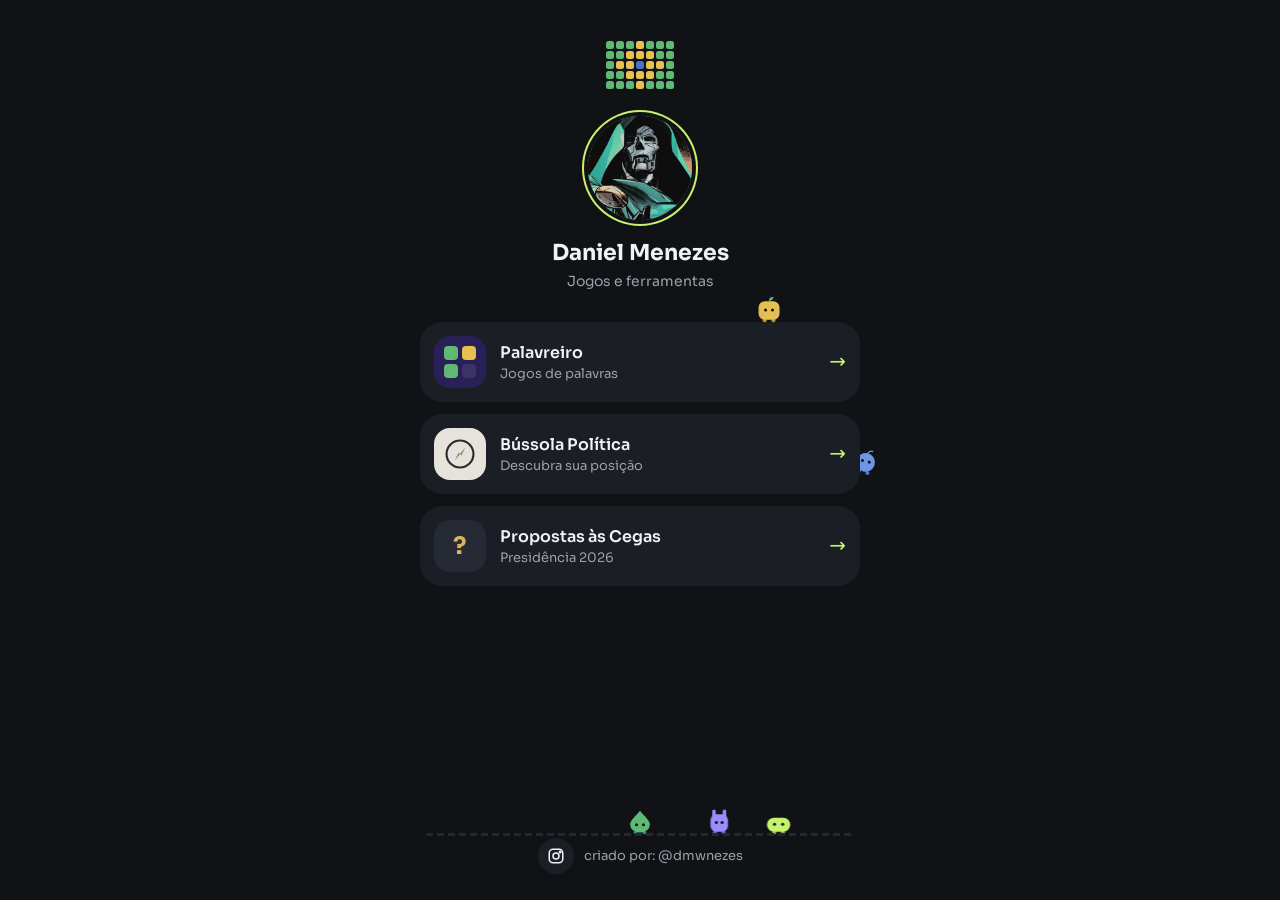
==== index.html @ ddec68dd "Brotos: remove o tropeço Co-Authored-By: Claude Opus 5.5 <noreply@anthropic.com> Claude-Session: htt" ====
<!doctype html>
<html lang="pt-BR">
<head>
<meta charset="utf-8">
<meta name="viewport" content="width=device-width, initial-scale=1">
<title>dmwnezes — projetos</title>
<meta name="description" content="Projetos de @dmwnezes: Palavreiro, Bússola Política e Propostas às Cegas.">
<meta name="theme-color" content="#101216">
<meta property="og:type" content="website">
<meta property="og:site_name" content="dmwnezes">
<meta property="og:title" content="dmwnezes — projetos">
<meta property="og:description" content="Palavreiro, Bússola Política e Propostas às Cegas, num lugar só.">
<meta property="og:url" content="https://dmwnezes.com/">
<meta property="og:image" content="https://dmwnezes.com/img/og.png">
<meta property="og:image:width" content="1200">
<meta property="og:image:height" content="630">
<meta name="twitter:card" content="summary_large_image">
<link rel="canonical" href="https://dmwnezes.com/">
<link rel="icon" href="/favicon.svg" type="image/svg+xml">
<link rel="icon" href="/img/favicon-32.png" sizes="32x32" type="image/png">
<link rel="apple-touch-icon" href="/img/apple-touch-icon.png">
<script>
  // Links antigos do Palavreiro na raiz (?mp=, ?d=, #rota) continuam indo para /termo/.
  if (/[?&](mp|d)=/.test(location.search) || location.hash.length > 1) {
    location.replace("/termo/" + location.search + location.hash);
  }
</script>
<link rel="preconnect" href="https://fonts.googleapis.com">
<link rel="preconnect" href="https://fonts.gstatic.com" crossorigin>
<link href="https://fonts.googleapis.com/css2?family=Sora:wght@400;500;600;700&display=swap" rel="stylesheet">
<style>
  :root {
    --bg: #101216; --surface: #1B1E24; --surface-high: #242830;
    --text: #F1F2F4; --muted: #9AA0AA; --accent: #C6F36B;
  }
  * { box-sizing: border-box; margin: 0; }
  html { background: var(--bg); }
  body {
    min-height: 100vh; min-height: 100dvh;
    font-family: Sora, system-ui, sans-serif; color: var(--text); background: var(--bg);
    display: flex; flex-direction: column; align-items: center;
    padding: clamp(16px, 4.5vh, 56px) 16px clamp(12px, 2.5vh, 28px);
    transition: background-color .25s ease-out;
  }
  html.clarao body { background: #23272F; transition: none; }

  /* Bandeira do Brasil em quadradinhos (a mesma da abertura do Palavreiro), tremulando em loop */
  .flag { display: grid; grid-template-columns: repeat(7, 8px); gap: 2px; margin-bottom: clamp(12px, 3vh, 28px); }
  .flag i { width: 8px; height: 8px; border-radius: 2.5px; background: #5FB873;
            animation: tremula 1.26s ease-in-out infinite; animation-delay: calc(var(--c) * -0.14s); }
  .flag i.y { background: #E6C14F; } .flag i.b { background: #4A72CF; }
  @keyframes tremula { 0%, 100% { transform: translateY(-1.6px); } 50% { transform: translateY(1.6px); } }
  .avatar {
    width: clamp(60px, 12vh, 104px); height: clamp(60px, 12vh, 104px); border-radius: 50%; object-fit: cover;
    box-shadow: 0 0 0 4px var(--bg), 0 0 0 6px var(--accent);
  }
  h1 { font-size: 22px; font-weight: 700; margin-top: clamp(10px, 2.2vh, 20px); }
  .sub { font-size: 14px; color: var(--muted); margin-top: 6px; }

  main { width: 100%; max-width: 440px; display: flex; flex-direction: column; gap: clamp(8px, 1.4vh, 12px); margin-top: clamp(16px, 3.5vh, 32px); }
  .link {
    display: flex; align-items: center; gap: 14px; padding: clamp(9px, 1.6vh, 14px) 14px;
    border-radius: 22px; background: var(--surface); color: inherit; text-decoration: none;
    transition: transform .2s ease, background .2s ease;
  }
  .link:hover, .link:focus-visible { background: var(--surface-high); transform: translateY(-2px); outline: none; }
  .link:focus-visible { box-shadow: 0 0 0 2px var(--accent); }
  .ico { flex: none; width: 52px; height: 52px; border-radius: 16px; display: grid; place-items: center; }
  .txt { flex: 1; display: flex; flex-direction: column; gap: 2px; }
  .txt b { font-size: 16px; font-weight: 600; }
  .txt small { font-size: 13px; color: var(--muted); }
  .arrow { color: var(--accent); font-size: 20px; transition: transform .2s ease; }
  .link:hover .arrow { transform: translateX(3px); }

  .i-palavreiro { background: #2A2058; grid-template-columns: repeat(2, 1fr); gap: 4px; padding: 10px; }
  .i-palavreiro i { border-radius: 4px; width: 100%; height: 100%; }
  .i-bussola { background: #E6E3DD; }
  .i-cegas { background: #262A35; color: #D8B45A; font-size: 24px; font-weight: 700; }

  footer { margin-top: auto; padding-top: clamp(32px, 5.5vh, 56px); font-size: 13px; color: var(--muted); }
  footer a { display: flex; align-items: center; gap: 10px; min-height: 44px; color: inherit; text-decoration: none; }
  footer a:hover, footer a:focus-visible { color: var(--text); outline: none; }
  .insta { width: 36px; height: 36px; border-radius: 50%; background: var(--surface); display: grid; place-items: center; }
  footer a:hover .insta, footer a:focus-visible .insta { background: var(--surface-high); box-shadow: 0 0 0 2px var(--accent); }
  @media (prefers-reduced-motion: reduce) { .flag i { animation: none; } .link, .arrow { transition: none; } .link:hover { transform: none; } }

  /* Mascotes: 5 bichinhos de formas e cores diferentes. Andam, piscam, dormem de 0h a 5h e se assustam ao toque. */
  html, body { overflow-x: clip; }
  .slot { position: relative; }
  .slot .link { position: relative; z-index: 1; }
  footer { position: relative; width: 100%; max-width: 440px; display: flex; justify-content: center; }
  .trilha { position: absolute; left: 0; right: 0; height: 44px; pointer-events: none; }
  .slot .trilha { bottom: 100%; margin-bottom: -2px; z-index: 2; }
  .trilha.chao { bottom: 42px; z-index: 2; }
  .trilha.chao::after { content: ""; position: absolute; left: 6px; right: 6px; bottom: 0; height: 3px; border-radius: 2px;
    background: repeating-linear-gradient(90deg, #23272E 0 7px, transparent 7px 11px); }
  .bicho {
    position: absolute; left: 0; bottom: 0; width: 44px; height: 44px; padding: 0; border: 0; background: none;
    display: flex; align-items: flex-end; justify-content: center; cursor: pointer; pointer-events: auto;
    -webkit-tap-highlight-color: transparent; will-change: transform;
  }
  .bicho:focus-visible { outline: 2px solid var(--accent); outline-offset: 2px; border-radius: 12px; }
  .bicho svg { display: block; width: 28px; height: 31.5px; overflow: visible; }
  .bicho .tronco, .bicho .pe { transform-box: fill-box; transform-origin: 50% 100%; }
  .bicho .fechado, .bicho .susto, .bicho .zzz { display: none; }
  .bicho.pisca .olhos, .bicho.dorme .olhos, .bicho.assustado .olhos, .bicho.assustado .fechado { display: none; }
  .bicho.pisca .fechado, .bicho.dorme .fechado, .bicho.dorme .zzz, .bicho.assustado .susto { display: inline; }
  .bicho.fecha .olhos { display: none; }
  .bicho.fecha .fechado { display: inline; }
  /* Chuva: nuvens e gotas num canvas atrás dos botões, acima do chão dos mascotes */
  .ceu { position: absolute; left: 0; bottom: 42px; width: 100%; height: 40px; pointer-events: none; z-index: 0; }
  .bicho .coracao { display: none; }
  .bicho.amor .olhos, .bicho.amor .fechado { display: none; }
  .bicho.amor .coracao { display: inline; }
  .bicho.amor .coracao path { transform-box: fill-box; transform-origin: center; animation: bate .45s ease-in-out infinite; }
  @keyframes bate { 50% { transform: scale(1.3); } }
  .bicho .rubor, .bicho .mao { display: none; }
  .bicho.vergonha .rubor, .bicho.acena .mao { display: inline; }
  .fx { position: absolute; left: 0; bottom: 0; pointer-events: none; z-index: 3; line-height: 0; }
  .fx svg { display: block; }
  .regador { transform-origin: 75% 60%; }
  .borboleta svg { animation: asa .15s ease-in-out infinite alternate; }
  @keyframes asa { to { transform: scaleX(.3); } }
  .bicho.espia { left: auto; right: -22px; top: 50%; bottom: auto; margin-top: -22px; z-index: 0; }
  .bicho.espia svg { transform: rotate(14deg); }
</style>
</head>
<body>
<header style="display:flex;flex-direction:column;align-items:center;text-align:center">
  <div class="flag" role="img" aria-label="Bandeira do Brasil"><i style="--c:0"></i><i style="--c:1"></i><i style="--c:2"></i><i class="y" style="--c:3"></i><i style="--c:4"></i><i style="--c:5"></i><i style="--c:6"></i><i style="--c:0"></i><i style="--c:1"></i><i class="y" style="--c:2"></i><i class="y" style="--c:3"></i><i class="y" style="--c:4"></i><i style="--c:5"></i><i style="--c:6"></i><i style="--c:0"></i><i class="y" style="--c:1"></i><i class="y" style="--c:2"></i><i class="b" style="--c:3"></i><i class="y" style="--c:4"></i><i class="y" style="--c:5"></i><i style="--c:6"></i><i style="--c:0"></i><i style="--c:1"></i><i class="y" style="--c:2"></i><i class="y" style="--c:3"></i><i class="y" style="--c:4"></i><i style="--c:5"></i><i style="--c:6"></i><i style="--c:0"></i><i style="--c:1"></i><i style="--c:2"></i><i class="y" style="--c:3"></i><i style="--c:4"></i><i style="--c:5"></i><i style="--c:6"></i></div>
  <img class="avatar" src="/img/criador.jpg" alt="Foto de Daniel Menezes" width="104" height="104">
  <h1>Daniel Menezes</h1>
  <p class="sub">Jogos e ferramentas</p>
</header>

<main>
  <div class="slot">
  <div class="trilha" data-faixa="card"><button class="bicho" type="button" data-forma="broto" aria-label="Mascote Broto"></button></div>
  <a class="link" href="/termo/">
    <span class="ico i-palavreiro" aria-hidden="true">
      <i style="background:#5FB873"></i><i style="background:#E6C14F"></i><i style="background:#5FB873"></i><i style="background:#3A3363"></i>
    </span>
    <span class="txt"><b>Palavreiro</b><small>Jogos de palavras</small></span>
    <span class="arrow" aria-hidden="true">→</span>
  </a>
  </div>

  <div class="slot">
  <button class="bicho espia" type="button" data-forma="bola" aria-label="Mascote Bolinha"></button>
  <a class="link" href="/politica/">
    <span class="ico i-bussola" aria-hidden="true">
      <svg width="34" height="34" viewBox="0 0 96 96" fill="none"><circle cx="48" cy="48" r="38" stroke="#2B2A27" stroke-width="6"/><path d="M48 48 63 29 52 52Z" fill="#9C7A45"/><path d="M48 48 33 67 44 44Z" fill="#8A857C"/></svg>
    </span>
    <span class="txt"><b>Bússola Política</b><small>Descubra sua posição</small></span>
    <span class="arrow" aria-hidden="true">→</span>
  </a>
  </div>

  <div class="slot">
  <a class="link" href="/candidatos/">
    <span class="ico i-cegas" aria-hidden="true">?</span>
    <span class="txt"><b>Propostas às Cegas</b><small>Presidência 2026</small></span>
    <span class="arrow" aria-hidden="true">→</span>
  </a>
  </div>
</main>

<footer>
  <div class="trilha chao" data-faixa="chao"><button class="bicho" type="button" data-forma="gota" aria-label="Mascote Gota"></button><button class="bicho" type="button" data-forma="pilula" aria-label="Mascote Pílula"></button><button class="bicho" type="button" data-forma="orelhudo" aria-label="Mascote Orelhudo"></button></div>
  <a href="https://instagram.com/dmwnezes" target="_blank" rel="noopener">
  <span class="insta" aria-hidden="true"><svg width="18" height="18" viewBox="0 0 24 24" fill="none" stroke="#F1F2F4" stroke-width="2" stroke-linecap="round"><rect x="3" y="3" width="18" height="18" rx="5"/><circle cx="12" cy="12" r="4"/><circle cx="17.5" cy="6.5" r="1"/></svg></span>
  criado por: @dmwnezes
</a></footer>
<script>
// Brotos (B1–B5): mascotes do hub. Física simples (aceleração, passo, respiração), olhar que segue o dedo,
// ações aleatórias, brincadeiras em grupo no rodapé, chuva com raios e susto ao toque.
(() => {
  const F = {
    broto: { topo: 4, pe: "#B8962F", o: [14, 19, 26, 19], c: '<path class="folha" d="M20 4C19-1 23-4 28-3 27 1 24 3 20 4Z" fill="#5FB873"/><rect x="2" y="4" width="36" height="32" rx="11" fill="#E6C14F"/><circle cx="8.5" cy="26" r="3" fill="#F2A0A0" opacity=".85"/><circle cx="31.5" cy="26" r="3" fill="#F2A0A0" opacity=".85"/>' },
    bola: { topo: 4, pe: "#4A72CF", o: [14, 18, 26, 18], c: '<path class="topete" d="M20 4q2-6 7-5" fill="none" stroke="#6F95E6" stroke-width="2.4" stroke-linecap="round"/><circle cx="20" cy="20" r="16" fill="#6F95E6"/>' },
    gota: { topo: 0, pe: "#3E8A50", o: [14, 24, 26, 24], c: '<path d="M20 0C27 9 37 16 37 24A17 13 0 0 1 3 24C3 16 13 9 20 0Z" fill="#5FB873"/>' },
    pilula: { topo: 12, pe: "#93B84A", o: [13, 23, 27, 23], c: '<rect x="0" y="12" width="40" height="24" rx="12" fill="#C6F36B"/>' },
    orelhudo: { topo: 6, pe: "#6E5FD0", o: [15, 20, 25, 20], c: '<rect class="orelha" x="8" y="-2" width="6" height="14" rx="3" fill="#9B8CFF"/><rect class="orelha" x="26" y="-2" width="6" height="14" rx="3" fill="#9B8CFF"/><rect x="5" y="6" width="30" height="30" rx="10" fill="#9B8CFF"/>' }
  };
  const desenho = (f) => { const [a, b, c, d] = f.o; return `<svg viewBox="-4 -10 48 54" aria-hidden="true">
    <rect class="pe" x="9" y="34" width="7" height="6" rx="3" fill="${f.pe}"/><rect class="pe" x="24" y="34" width="7" height="6" rx="3" fill="${f.pe}"/>
    <g class="tronco">${f.c}
      <g class="mao"><circle cx="39" cy="21" r="3.6" fill="${f.pe}"/></g>
      <g class="rubor" fill="#F2A0A0"><ellipse cx="${a - 1}" cy="${b + 5}" rx="3.2" ry="1.9"/><ellipse cx="${c + 1}" cy="${d + 5}" rx="3.2" ry="1.9"/></g>
      <g class="olhos" fill="#101216"><circle cx="${a}" cy="${b}" r="2.6"/><circle cx="${c}" cy="${d}" r="2.6"/></g>
      <g class="coracao" fill="#FF5C7A">${[[a, b], [c, d]].map(([x, y]) => `<path d="M${x} ${y + 3}l-3.4-3.4a2 2 0 0 1 3.4-2.6a2 2 0 0 1 3.4 2.6z"/>`).join("")}</g>
      <path class="fechado" d="M${a - 4} ${b}q4 3.5 8 0M${c - 4} ${d}q4 3.5 8 0" fill="none" stroke="#101216" stroke-width="2.2" stroke-linecap="round"/>
      <g class="susto" fill="#101216"><circle cx="${a}" cy="${b}" r="4.6" fill="#fff"/><circle cx="${c}" cy="${d}" r="4.6" fill="#fff"/><circle cx="${a}" cy="${b}" r="1.5"/><circle cx="${c}" cy="${d}" r="1.5"/><ellipse cx="20" cy="${b + 8}" rx="2.2" ry="2.8"/><path d="M38 0q3 4 0 6.5q-3-2.5 0-6.5Z" fill="#9FD3FF"/></g>
      <g class="zzz" fill="#9AA0AA" font-family="Sora,sans-serif" font-weight="700"><text x="33" y="-2" font-size="8">z</text><text x="38" y="-7" font-size="6">z</text></g>
    </g></svg>`; };
  // pequenos desenhos usados nas ações
  const NOTA = '<svg width="9" height="12" viewBox="0 0 9 12"><path d="M3 9.5V1.5l5-1.2v8" fill="none" stroke="#C6F36B" stroke-width="1.6"/><circle cx="2" cy="9.6" r="2" fill="#C6F36B"/><circle cx="7" cy="8.4" r="2" fill="#C6F36B"/></svg>';
  const PUFF = '<svg width="6" height="6"><circle cx="3" cy="3" r="3" fill="#9AA0AA"/></svg>';
  const PINGO = '<svg width="3" height="5"><rect width="3" height="5" rx="1.5" fill="#7FB8F0"/></svg>';
  const PONTO = '<svg width="4" height="4"><circle cx="2" cy="2" r="2" fill="#F1F2F4"/></svg>';
  const REGADOR = '<svg width="20" height="14" viewBox="0 0 20 14"><rect x="5" y="4" width="10" height="9" rx="2.5" fill="#8FA3B8"/><path d="M6 7L1 3" stroke="#8FA3B8" stroke-width="2.2" stroke-linecap="round"/><path d="M15 6q4 0 3 5" fill="none" stroke="#8FA3B8" stroke-width="1.8"/></svg>';
  const BORBOLETA = '<svg width="14" height="12" viewBox="0 0 14 12"><ellipse cx="4" cy="4" rx="4" ry="3.6" fill="#F2A65A"/><ellipse cx="10" cy="4" rx="4" ry="3.6" fill="#F2A65A"/><ellipse cx="4.5" cy="9" rx="3" ry="2.6" fill="#FFD27A"/><ellipse cx="9.5" cy="9" rx="3" ry="2.6" fill="#FFD27A"/><rect x="6.3" y="2" width="1.4" height="9" rx=".7" fill="#3A2A1A"/></svg>';

  const reduz = matchMedia("(prefers-reduced-motion: reduce)").matches;
  const noite = () => new Date().getHours() < 5;
  const rnd = (a, b) => a + Math.random() * (b - a);
  const suave = (x) => { const k = Math.min(1, Math.max(0, x)); return k * k * (3 - 2 * k); };
  const preso = (v, a, b) => Math.min(b, Math.max(a, v));
  const altura = (m) => (40 - F[m.el.dataset.forma].topo) * 31.5 / 54; // do pé ao topo da cabeça, em px
  let px = -1e4, py = -1e4;
  addEventListener("pointermove", (e) => { px = e.clientX; py = e.clientY; }, { passive: true });

  // efeito solto (nota, fumacinha, pingo...) na faixa do Broto, relativo ao centro dele no chão
  const fx = (m, html, x, y, quadros, dur, cls = "") => {
    const s = document.createElement("span");
    s.className = "fx " + cls; s.innerHTML = html;
    s.style.left = (m.x + 22 + x) + "px"; s.style.bottom = -y + "px";
    m.trilha.appendChild(s);
    if (quadros) s.animate(quadros, { duration: dur, easing: "ease-out", fill: "forwards" }).onfinish = () => s.remove();
    return s;
  };

  const bichos = [...document.querySelectorAll(".bicho")].map((el, i) => {
    el.innerHTML = desenho(F[el.dataset.forma]);
    const espia = el.classList.contains("espia"), trilha = el.parentElement;
    const faixa = () => {
      if (espia) return [-30, 6];
      const w = trilha.clientWidth;
      return trilha.dataset.faixa === "card" ? [w * 0.42, w - 52] : [0, w - 44];
    };
    const [a, b] = faixa();
    const m = { el, espia, faixa, trilha, svg: el.querySelector("svg"), tronco: el.querySelector(".tronco"), pes: el.querySelectorAll(".pe"), olhos: el.querySelector(".olhos"),
      folha: el.querySelector(".folha"), topete: el.querySelector(".topete"), orelhas: el.querySelectorAll(".orelha"), mao: el.querySelector(".mao"),
      x: espia ? 6 : a + (b - a) * [0.7, 0.15, 0.5, 0.85][i % 4], alvo: 0, v: 0, vmax: 26, f: 1, face: 1, fase: rnd(0, 6), y: 0, vy: 0, sq: 0, chao: 0,
      estado: "parado", espera: rnd(0.5, 3), tS: 0, pulou: false, cansado: 0, fugaX: 0, acao: "", tA: 0, durA: 0, briga: null, evento: null, inclina: 0 };
    m.alvo = m.x;
    el.addEventListener("click", (e) => assusta(m, e.clientX));
    (function piscar() { setTimeout(() => { if (!el.classList.contains("dorme") && !el.classList.contains("assustado")) { el.classList.add("pisca"); setTimeout(() => el.classList.remove("pisca"), 150); } piscar(); }, rnd(2200, 6000)); })();
    return m;
  });
  const B = Object.fromEntries(bichos.map((m) => [m.el.dataset.forma, m]));
  const chaoEl = document.querySelector(".trilha.chao");
  const doChao = bichos.filter((m) => m.trilha === chaoEl);

  // ---------- ações de um Broto só ----------
  const DUR = { pulinhos: 1.2, espreguica: 1.7, olha: 2.2, danca: 2.2, cochilo: 3.5, espirro: 1.5, rega: 2.9, helice: 2.0, aceno: 2.0, acena: 2.4 };
  const limpa = (m) => {
    m.el.classList.remove("fecha", "vergonha", "acena");
    [m.folha, m.topete, m.mao, ...m.orelhas].forEach((n) => n && n.removeAttribute("transform"));
    if (m.acao === "helice") m.chao = 0;
    if (m.caca) { m.caca.el.remove(); m.caca = null; }
    m.acao = ""; m.inclina = 0;
  };
  const iniciaAcao = (m, n) => {
    limpa(m);
    m.estado = "acao"; m.acao = n; m.tA = 0; m.ult = -1; m.face0 = m.face || 1; m.durA = DUR[n]; m.feito = false;
    m.el.classList.toggle("fecha", n === "espreguica");
    if (n === "aceno") { m.el.classList.add("acena"); if (m.y === m.chao) { m.vy = -140; m.sq = -0.4; } }
    if (n === "rega") fx(m, REGADOR, 8, -34, [
      { opacity: 0, transform: "rotate(0deg)" }, { opacity: 1, transform: "rotate(0deg)", offset: 0.12 },
      { opacity: 1, transform: "rotate(-32deg)", offset: 0.3 }, { opacity: 1, transform: "rotate(-32deg)", offset: 0.8 },
      { opacity: 0, transform: "rotate(0deg)" }], 2800, "regador");
  };
  const fimAcao = (m) => { limpa(m); m.estado = "parado"; m.espera = rnd(1.5, 4); };
  const sorteiaAcao = (m) => {
    const l = ["pulinhos", "espreguica", "olha", "danca", "cochilo", "espirro", "borboleta"];
    if (m === B.broto) l.push("rega", "rega");
    if (m === B.orelhudo) l.push("helice", "helice");
    return l[Math.floor(Math.random() * l.length)];
  };
  const iniciaCaca = (m) => {
    const [a, b] = m.faixa();
    m.estado = "caca";
    m.caca = { el: fx(m, BORBOLETA, -m.x - 22, 0, null, 0, "borboleta"), t: 0, x0: preso(m.x + 22 + m.face * 40, a + 30, b + 14), fase: rnd(0, 6), amp: Math.min(60, (b - a) / 2) };
  };

  const acao = (m, dt) => {
    const el = m.el, cl = el.classList, n = m.acao, T = (m.tA += dt);
    if (n === "pulinhos" && m.vy === 0 && m.y === m.chao && T < m.durA - 0.3 && T - m.ult > 0.34) { m.vy = -120; m.sq = -0.45; m.ult = T; }
    if (n === "olha") m.face = Math.floor(T / 0.55) % 2 ? -m.face0 : m.face0;
    if (n === "espirro") {
      cl.toggle("fecha", T > 0.35 && T < 0.95);
      if (!m.feito && T >= 0.7) {
        m.feito = true; m.sq = 0.9; m.v = -m.face * 80;
        for (let k = 0; k < 3; k++) fx(m, PUFF, m.face * 12, -16 - k * 3, [{ transform: "translate(0,0) scale(1)", opacity: 0.9 }, { transform: `translate(${m.face * rnd(14, 24)}px, ${rnd(-8, 4)}px) scale(.4)`, opacity: 0 }], 450);
      }
    }
    if (n === "rega") {
      cl.toggle("fecha", T > 1.0 && T < 2.4);
      if (T > 0.9 && T < 1.9 && T - m.ult > 0.12) { m.ult = T; fx(m, PINGO, 7 + rnd(-1, 1), -44, [{ transform: "translate(0,0)", opacity: 1 }, { transform: "translate(-5px, 15px)", opacity: 0.2 }], 350); }
      const k = T < 1 ? 1 : T < 1.8 ? 1 + 0.6 * suave((T - 1) / 0.8) : T < 2.4 ? 1.6 : 1 + 0.6 * (1 - suave((T - 2.4) / 0.4));
      m.folha.setAttribute("transform", `translate(20 4) scale(${k.toFixed(3)}) translate(-20 -4)`);
    }
    if (n === "helice") {
      const ang = Math.sin(T * 30) * 40;
      m.orelhas[0].setAttribute("transform", `rotate(${ang.toFixed(1)} 11 12)`);
      m.orelhas[1].setAttribute("transform", `rotate(${(-ang).toFixed(1)} 29 12)`);
      const p = T / m.durA;
      m.chao = p > 0.15 && p < 0.85 ? -14 * Math.sin(Math.PI * (p - 0.15) / 0.7) : 0; m.y = m.chao; m.vy = 0;
    }
    if (n === "aceno") m.mao.setAttribute("transform", `rotate(${(-25 + Math.sin(T * 14) * 30).toFixed(1)} 33 24)`);
    if (n === "acena") {
      m.x += (-14 - m.x) * Math.min(1, dt * 5);
      m.topete.setAttribute("transform", `rotate(${(Math.sin(T * 13) * 30).toFixed(1)} 20 4)`);
    }
    if (T > m.durA) fimAcao(m);
  };

  // ---------- susto (toque e raio) ----------
  let evento = null, proxEvento = rnd(20, 35);
  const encerra = (ev, exceto) => {
    ev.parts.forEach((p) => {
      p.evento = null; p.olharM = null; p.inclina = 0; p.el.style.zIndex = ""; p.chao = 0;
      if (p !== exceto && !["susto", "corre"].includes(p.estado)) { p.estado = "parado"; p.espera = rnd(1, 2.5); p.cansado = Math.max(p.cansado, 0.8); }
    });
    if (evento === ev) { evento = null; proxEvento = rnd(25, 50); }
  };
  const assusta = (m, x) => {
    if (m.evento) encerra(m.evento, m);
    if (m.estado === "susto" || m.estado === "corre" || m.estado === "briga") return;
    if (m.estado === "acao" || m.estado === "caca") limpa(m);
    const el = m.el;
    if (reduz) { el.classList.add("assustado"); setTimeout(() => el.classList.remove("assustado"), 700); return; }
    el.classList.remove("dorme", "pisca", "fecha", "amor"); el.classList.add("assustado");
    m.estado = "susto"; m.tS = 0; m.pulou = false; m.sq = 0.6; m.fugaX = x;
  };

  const chuva = { fase: "nada", t: 0, prox: rnd(15, 30), dur: 0, nuvens: [], gotas: [], respingos: [] };
  const pausas = new Map();

  // Prefere destinos longe dos vizinhos da mesma faixa; às vezes (15%) aceita ficar perto
  const vizinhos = (m) => bichos.filter((o) => o !== m && o.trilha === m.trilha && !o.espia);
  const escolheAlvo = (m, a, b) => {
    const viz = vizinhos(m), ocupados = viz.flatMap((o) => [o.x, o.alvo]);
    const parados = viz.filter((o) => o.estado !== "anda" && o.estado !== "corre").map((o) => o.x);
    const tolera = Math.random() < 0.15;
    let melhor = rnd(a, b), nota = -1;
    for (let k = 0; k < 14; k++) {
      const n = rnd(a, b);
      if (Math.abs(n - m.x) < 30 && b - a > 60) continue;
      let dist = ocupados.length ? Math.min(...ocupados.map((x) => Math.abs(x - n))) : 1e3;
      // evita passar por cima/na frente de quem está parado no caminho
      if (parados.some((x) => (x - m.x) * (x - n) < 0)) dist = Math.min(dist, 10);
      if (tolera || dist >= 56) return n;
      if (dist > nota) { nota = dist; melhor = n; }
    }
    return melhor;
  };

  const ANDAM = ["anda", "corre", "feliz", "caca", "pega", "piramide", "cochicho"];
  const passo = (m, dt, t) => {
    const [a, b] = m.faixa(), el = m.el, cl = el.classList;
    cl.toggle("dorme", ((noite() && m.estado === "parado") || (m.estado === "acao" && m.acao === "cochilo")) && !cl.contains("assustado"));
    if (m.estado === "parado") {
      if (chuva.fase === "chove" && m.trilha === chaoEl && m.cansado <= 0) { m.estado = "feliz"; m.alvo = m.x; }
      else if (m.cansado > 0) m.cansado -= dt;
      else if (!cl.contains("dorme")) {
        // apertado ao lado de outro? sai mais cedo (com tolerância: espera um pouco antes)
        const perto = !m.espia && vizinhos(m).some((o) => Math.abs(o.x - m.x) < 34);
        if (perto && !m.apertado) { m.apertado = true; m.espera = Math.min(m.espera, rnd(0.8, 2)); }
        if ((m.espera -= dt) <= 0) {
          m.apertado = false;
          if (m.espia) {
            if (m.x > -10 && Math.random() < 0.3) iniciaAcao(m, "acena");
            else { m.alvo = m.x > -10 ? (Math.random() < 0.5 ? -30 : -10) : 6; m.vmax = 30; m.estado = "anda"; }
          } else if (!perto && Math.random() < 0.45) {
            const n = sorteiaAcao(m);
            if (n === "borboleta") iniciaCaca(m); else iniciaAcao(m, n);
          } else {
            m.alvo = escolheAlvo(m, a, b); m.assobia = Math.random() < 0.2;
            m.vmax = m.assobia ? rnd(13, 17) : rnd(20, 32); m.estado = "anda";
          }
        }
      }
    } else if (m.estado === "anda") {
      if (m.assobia && (m.nota = (m.nota || 0) - dt) <= 0) {
        m.nota = 0.5;
        fx(m, NOTA, m.face * 5, -36, [{ transform: "translate(0,0)", opacity: 1 }, { transform: `translate(${rnd(-7, 7)}px, -20px)`, opacity: 0 }], 1100);
      }
    } else if (m.estado === "acao") acao(m, dt);
    else if (m.estado === "caca") {
      // corre atrás da borboleta, pulando quando ela passa perto
      const c = m.caca; c.t += dt;
      const bx = c.x0 + Math.sin(c.t * 1.4 + c.fase) * c.amp, by = -40 + Math.sin(c.t * 3.3) * 8 - (c.t > 4 ? (c.t - 4) * 70 : 0);
      c.el.style.transform = `translate(${(bx - 7).toFixed(1)}px, ${by.toFixed(1)}px)`;
      c.el.style.opacity = c.t > 4 ? Math.max(0, 1 - (c.t - 4)) : 1;
      m.alvo = preso(bx - 22, a, b); m.vmax = 60;
      if (Math.abs(m.x + 22 - bx) < 14 && m.y === 0 && c.t < 4 && Math.random() < dt * 3) { m.vy = -210; m.sq = -0.5; }
      if (c.t > 5) { limpa(m); m.estado = "parado"; m.espera = rnd(1.5, 3); }
    } else if (m.estado === "susto") {
      m.tS += dt;
      if (!m.pulou && m.tS > 0.12) { m.pulou = true; m.vy = -190; m.sq = -0.7; }
      if (m.pulou && m.y === 0 && m.tS > 0.3) {
        const r = el.getBoundingClientRect(), cx = r.left + r.width / 2;
        m.alvo = m.espia ? -30 : (m.fugaX < cx ? b : a); m.vmax = m.espia ? 150 : 165; m.estado = "corre";
      }
    } else if (m.estado === "alegria") {
      // começou a chover: corações nos olhos e pulos altos por um momento
      m.tA += dt;
      if (m.vy === 0 && m.y === m.chao && m.tA < 1.3 && m.tA - m.ult > 0.3) { m.vy = -220; m.sq = -0.6; m.ult = m.tA; }
      if (m.tA > 1.6) { cl.remove("amor"); m.estado = "feliz"; m.alvo = m.x; }
    } else if (m.estado === "feliz") {
      // corre de um lado para o outro na chuva, dando pulinhos
      if (chuva.fase !== "chove") { m.estado = "parado"; m.espera = rnd(1, 3); }
      else {
        if (Math.abs(m.alvo - m.x) < 10) { let n; do n = rnd(a, b); while (Math.abs(n - m.x) < 60 && b - a > 120); m.alvo = n; m.vmax = rnd(70, 100); }
        if (m.vy === 0 && m.y === 0 && Math.random() < dt * 0.9) { m.vy = -150; m.sq = -0.4; }
      }
    } else if (m.estado === "briga") {
      const g = m.briga, o = g.outro; g.t += dt;
      if (g.t > 4) { m.estado = "parado"; m.chao = 0; m.briga = null; el.style.zIndex = ""; }
      else if (g.papel === "sobe") {
        if (!g.pulou && g.t > 0.4) { g.pulou = true; m.chao = -altura(o) + 1; m.vy = -270; m.sq = -0.6; m.v = (o.x - m.x) / 0.45; }
        if (g.pulou && !g.pousou && m.vy === 0 && m.y === m.chao) { g.pousou = g.t; m.v = 0; o.sq = 0.45; }
        if (g.pousou) {
          m.x += (o.x - m.x) * Math.min(1, dt * 12);
          if (g.t - g.pousou > 0.7 && !g.empurrou) {
            g.empurrou = true; m.chao = 0; m.vy = -200; m.v = g.lado * 110;
            o.briga = null; o.estado = "corre"; o.el.classList.add("assustado");
            o.alvo = preso(o.x - g.lado * 70, a, b); o.vmax = 150;
          }
        }
        if (g.empurrou && m.vy === 0 && m.y === 0) {
          m.briga = null; el.style.zIndex = ""; m.estado = "corre"; m.alvo = preso(m.x + g.lado * 20, a, b); m.vmax = 80;
        }
      }
    }
    if (ANDAM.includes(m.estado)) {
      const dx = m.alvo - m.x, quer = Math.sign(dx) * Math.min(m.vmax, Math.abs(dx) * 3.5);
      m.v += (quer - m.v) * Math.min(1, dt * (m.estado === "anda" ? 4 : 9));
      if (Math.abs(dx) < 0.6 && Math.abs(m.v) < 3) {
        m.x = m.alvo; m.v = 0;
        if (m.estado === "corre") {
          m.cansado = m.espia ? 2.5 : 1.4;
          setTimeout(() => cl.remove("assustado"), m.espia ? 2400 : 900);
          if (m.espia) m.espera = 0;
        }
        if (m.estado === "anda" || m.estado === "corre") { m.estado = "parado"; m.espera = m.espia ? rnd(2, 4) : rnd(1.5, 4.5); m.assobia = false; }
      }
    } else if (m.y >= m.chao - 0.5) m.v *= Math.exp(-dt * 8); // no chão, escorrega até parar; no ar mantém o embalo
    m.x += m.v * dt;
    // pulo com gravidade; "chao" sobe quando um Broto está em cima do outro
    if (m.vy || m.y < m.chao - 0.01) { m.vy += 1100 * dt; m.y += m.vy * dt; if (m.y >= m.chao && m.vy >= 0) { m.y = m.chao; m.vy = 0; m.sq = 0.55; } }
    m.sq *= Math.exp(-dt * 9);
    const vel = Math.abs(m.v), anda = m.y < m.chao - 0.5 ? 0 : Math.min(1, vel / 28);
    if (!m.espia && vel > 4 && m.estado !== "briga" && m.estado !== "torre" && m.acao !== "espirro") m.face = Math.sign(m.v);
    m.f += (m.face - m.f) * Math.min(1, dt * 10);
    m.fase += dt * (5 + vel * 0.22);
    const s = Math.sin(m.fase);
    let resp = (1 - anda) * (m.cansado > 0 ? Math.sin(t * 11) * 0.05 : Math.sin(t * 2.4) * 0.022);
    let bob = -Math.abs(s) * 2.4 * anda, incl = s * 4 * anda + Math.min(12, vel * 0.07) + m.inclina;
    let treme = m.estado === "susto" && !m.pulou ? Math.sin(t * 90) * 1.3 : 0;
    if (m.estado === "acao") {
      const T = m.tA, e = Math.sin(Math.PI * Math.min(1, T / m.durA));
      if (m.acao === "espreguica") resp += e * 0.2;
      if (m.acao === "danca") { incl += Math.sin(T * 9) * 11 * e; bob -= Math.abs(Math.sin(T * 9)) * 2.5 * e; }
      if (m.acao === "espirro" && T < 0.7) { resp += 0.13 * suave(T / 0.7); incl -= 7 * suave(T / 0.7); }
      if (m.acao === "aceno") incl += Math.sin(T * 14) * 3;
    }
    if (m.estado === "briga" && m.briga) {
      const g = m.briga;
      if (!g.pulou && g.papel === "sobe") treme = Math.sin(t * 60) * 0.8;
      if (g.pousou && !g.empurrou) incl += Math.sin(t * 26) * 9;
    }
    const sx = 1 + m.sq * 0.2 - resp, sy = 1 - m.sq * 0.2 + resp;
    el.style.transform = `translate(${(m.x + treme).toFixed(2)}px, ${m.y.toFixed(2)}px)`;
    m.svg.style.transform = (m.espia ? "rotate(14deg) " : "") + `scaleX(${m.f.toFixed(3)})`;
    m.tronco.style.transform = `translateY(${bob.toFixed(2)}px) rotate(${incl.toFixed(2)}deg) scale(${sx.toFixed(3)}, ${sy.toFixed(3)})`;
    m.pes[0].style.transform = `translateY(${(-Math.max(0, s) * 2.6 * anda).toFixed(2)}px)`;
    m.pes[1].style.transform = `translateY(${(-Math.max(0, -s) * 2.6 * anda).toFixed(2)}px)`;
    // olhar: segue o dedo; na briga/brincadeira olha o outro; na caça, a borboleta; no aceno, quem está vendo
    const r = el.getBoundingClientRect(); let tx = px, ty = py, frente = false;
    if (m.estado === "briga" && m.briga) { const q = m.briga.outro.el.getBoundingClientRect(); tx = q.left + 22; ty = q.top + 30; }
    else if (m.olharM) { const q = m.olharM.el.getBoundingClientRect(); tx = q.left + 22; ty = q.top + 30; }
    else if (m.estado === "caca" && m.caca) { const q = m.caca.el.getBoundingClientRect(); tx = q.left + 7; ty = q.top + 6; }
    else if (m.acao === "aceno" || m.acao === "acena") frente = true;
    const ox = tx - (r.left + r.width / 2), oy = ty - (r.top + r.height / 2), d = Math.hypot(ox, oy) || 1;
    const k = tx < -1e3 ? 0 : 1;
    m.olhos.style.transform = frente ? "translate(0px, 0.9px)" : `translate(${((ox / d) * 1.7 * k * Math.sign(m.f || 1)).toFixed(2)}px, ${((oy / d) * 1.3 * k).toFixed(2)}px)`;
  };

  // ---------- brincadeiras em grupo no rodapé: pega-pega, pirâmide e cochicho ----------
  const livre = (m) => (m.estado === "parado" || m.estado === "anda") && m.cansado <= 0 && !m.el.classList.contains("dorme") && !m.evento;
  const comeca = (tipo, livres) => {
    const [a, b] = livres[0].faixa();
    if (tipo === "pega") {
      const ev = { tipo, parts: livres, peg: livres[Math.floor(Math.random() * livres.length)], t: 0, fim: rnd(7, 10), espera: 0.7 };
      livres.forEach((p) => { p.estado = "pega"; p.evento = ev; p.alvo = p.x; });
      return ev;
    }
    if (tipo === "cochicho") {
      let par = [livres[0], livres[1]];
      for (let i = 0; i < livres.length; i++) for (let j = i + 1; j < livres.length; j++)
        if (Math.abs(livres[i].x - livres[j].x) < Math.abs(par[0].x - par[1].x)) par = [livres[i], livres[j]];
      const [A, Bo] = Math.random() < 0.5 ? par : [par[1], par[0]];
      let lado = Math.sign(A.x - Bo.x) || 1;
      if (Bo.x + lado * 26 < a || Bo.x + lado * 26 > b) lado = -lado;
      const ev = { tipo, parts: [A, Bo], A, B: Bo, fase: "vai", t: 0 };
      A.estado = Bo.estado = "cochicho"; A.evento = Bo.evento = ev;
      A.alvo = preso(Bo.x + lado * 26, a, b); A.vmax = 30; Bo.alvo = Bo.x;
      A.olharM = Bo; Bo.olharM = A;
      return ev;
    }
    // pirâmide: B5 (orelhudo) embaixo, B3 (pílula) no meio, B4 (gota) em cima
    const base = B.orelhudo, meio = B.pilula, topo = B.gota;
    const xc = preso((base.x + meio.x + topo.x) / 3, a + 40, b - 40);
    const ev = { tipo, parts: [base, meio, topo], base, meio, topo, fase: "junta", t: 0 };
    base.alvo = xc; meio.alvo = preso(xc + 36, a, b); topo.alvo = preso(xc - 36, a, b);
    ev.parts.forEach((p) => { p.estado = "piramide"; p.evento = ev; p.vmax = 34; });
    return ev;
  };
  const atualiza = (ev, dt) => {
    ev.t += dt;
    const [a, b] = ev.parts[0].faixa();
    if (ev.tipo === "pega") {
      if (ev.t > ev.fim) return encerra(ev);
      ev.espera -= dt;
      const peg = ev.peg, outros = ev.parts.filter((p) => p !== peg);
      const presa = outros.reduce((x, p) => (Math.abs(p.x - peg.x) < Math.abs(x.x - peg.x) ? p : x));
      peg.olharM = presa; peg.vmax = 88; peg.alvo = ev.espera > 0 ? peg.x : preso(presa.x, a, b);
      outros.forEach((p) => {
        p.olharM = peg; p.vmax = 74; p.alvo = peg.x < p.x ? b : a;
        // encurralado: pula por cima de quem está pegando
        if (Math.abs(p.x - p.alvo) < 6 && Math.abs(peg.x - p.x) < 46 && p.y === 0 && (!p.esquiva || ev.t - p.esquiva > 1.5)) {
          p.esquiva = ev.t; p.vy = -290; p.v = (peg.x < p.x ? -1 : 1) * 120; p.el.style.zIndex = 3;
          setTimeout(() => (p.el.style.zIndex = ""), 600);
        }
      });
      if (ev.espera <= 0) for (const o of outros) if (Math.abs(peg.x - o.x) < 16 && o.y > -4 && peg.y > -4) {
        o.sq = 0.6; o.vy = -150; ev.peg = o; ev.espera = 0.8; break; // quem foi tocado vira o pegador
      }
    } else if (ev.tipo === "cochicho") {
      const { A, B: Bo } = ev;
      if (ev.fase === "vai") {
        if (Math.abs(A.x - A.alvo) < 1 && Math.abs(A.v) < 3) { ev.fase = "fala"; ev.t = 0; A.face = Math.sign(Bo.x - A.x) || 1; Bo.face = -A.face; }
        else if (ev.t > 6) encerra(ev);
      } else if (ev.fase === "fala") {
        A.inclina = 14 * suave(ev.t / 0.3); Bo.inclina = 4 * suave(ev.t / 0.3);
        if (!ev.ult || ev.t - ev.ult > 0.3) { ev.ult = ev.t; fx(A, PONTO, A.face * 10, -30, [{ transform: "translate(0,0)", opacity: 1 }, { transform: `translate(${A.face * 8}px, -4px)`, opacity: 0 }], 500); }
        if (ev.t > 1.3) { ev.fase = "surpresa"; ev.t = 0; A.inclina = Bo.inclina = 0; Bo.el.classList.add("assustado"); Bo.vy = -190; Bo.sq = -0.6; A.vy = -100; }
      } else if (ev.t > 0.9) { Bo.el.classList.remove("assustado"); encerra(ev); }
    } else {
      const { base, meio, topo } = ev;
      if (ev.fase === "junta") {
        if (ev.parts.every((p) => Math.abs(p.x - p.alvo) < 1.5 && Math.abs(p.v) < 4)) {
          ev.fase = "sobe1"; ev.t = 0; ev.parts.forEach((p) => (p.estado = "torre"));
          meio.face = Math.sign(base.x - meio.x) || 1; topo.face = Math.sign(base.x - topo.x) || -1;
        } else if (ev.t > 8) encerra(ev);
      } else if (ev.fase === "sobe1") {
        if (!ev.p1 && ev.t > 0.3) { ev.p1 = true; meio.chao = -altura(base) + 1; meio.vy = -280; meio.sq = -0.6; meio.v = (base.x - meio.x) / 0.45; meio.el.style.zIndex = 3; }
        if (ev.p1 && meio.vy === 0 && meio.y === meio.chao) { meio.v = 0; base.sq = 0.5; ev.fase = "sobe2"; ev.t = 0; }
      } else if (ev.fase === "sobe2") {
        meio.x += (base.x - meio.x) * Math.min(1, dt * 12);
        if (!ev.p2 && ev.t > 0.3) { ev.p2 = true; topo.chao = meio.chao - altura(meio) + 1; topo.vy = -340; topo.sq = -0.6; topo.v = (base.x - topo.x) / 0.5; topo.el.style.zIndex = 4; }
        if (ev.p2 && topo.vy === 0 && topo.y === topo.chao) { topo.v = 0; meio.sq = 0.5; base.sq = 0.4; ev.fase = "balanca"; ev.t = 0; }
      } else if (ev.fase === "balanca") {
        const amp = 2 + ev.t * 5;
        meio.x = base.x + Math.sin(ev.t * 7) * amp * 0.4; topo.x = base.x + Math.sin(ev.t * 7 - 0.6) * amp;
        meio.inclina = Math.sin(ev.t * 7) * amp * 0.8; topo.inclina = Math.sin(ev.t * 7 - 0.6) * amp * 1.4;
        if (ev.t > 1.8) {
          ev.fase = "cai"; ev.t = 0; meio.inclina = topo.inclina = 0;
          topo.chao = 0; topo.vy = -160; topo.v = -110; meio.chao = 0; meio.vy = -120; meio.v = 90; base.sq = 0.3;
          topo.el.classList.add("assustado"); meio.el.classList.add("assustado");
        }
      } else if (ev.t > 1.0) { topo.el.classList.remove("assustado"); meio.el.classList.remove("assustado"); encerra(ev); }
    }
  };
  const eventos = (dt) => {
    if (evento) return atualiza(evento, dt);
    if (noite() || chuva.fase !== "nada" || (proxEvento -= dt) > 0) return;
    proxEvento = rnd(25, 50);
    const livres = doChao.filter(livre), opc = [];
    if (livres.length >= 2) opc.push("pega", "cochicho");
    if (livres.length === 3 && B.orelhudo && B.pilula && B.gota) opc.push("piramide");
    if (opc.length) evento = comeca(opc[Math.floor(Math.random() * opc.length)], livres);
  };

  // ---------- quem volta para a aba é recebido com aceno ----------
  let saiu = 0;
  document.addEventListener("visibilitychange", () => {
    if (document.hidden) { saiu = performance.now(); return; }
    if (!saiu || performance.now() - saiu < 1500) return;
    bichos.forEach((m) => {
      if ((m.estado === "parado" || m.estado === "anda") && !m.evento && !m.el.classList.contains("dorme")) iniciaAcao(m, m.espia ? "acena" : "aceno");
    });
  });

  // ---------- chuva: nuvens de bolhas, gotas e raios ----------
  const ceu = document.createElement("canvas");
  ceu.className = "ceu"; ceu.setAttribute("aria-hidden", "true");
  chaoEl.parentElement.insertBefore(ceu, chaoEl);
  const g2 = ceu.getContext("2d"), ultimo = document.querySelector("main .slot:last-child .link");
  let H = 40, BASE = 30;
  const novaNuvem = (W, i, n) => {
    const w = rnd(70, 100);
    const alvo = (W / (n + 1)) * (i + 1) - w / 2 + rnd(-20, 20);
    const lado = Math.random() < 0.5 ? -1 : 1;
    return { w, alvo, de: lado < 0 ? -w - 10 : W + 10, para: lado < 0 ? W + 10 : -w - 10, x: 0, fase: rnd(0, 6) };
  };
  const chover = (dt, t) => {
    // o céu ocupa o espaço entre o último botão e o chão dos mascotes
    const W = ceu.clientWidth, dpr = devicePixelRatio || 1;
    const vao = Math.max(40, Math.round(chaoEl.getBoundingClientRect().bottom - ultimo.getBoundingClientRect().bottom));
    if (vao !== H) { H = vao; ceu.style.height = H + "px"; }
    BASE = Math.min(H - 12, 14 + 41); // 14px de folga abaixo dos botões + altura da nuvem
    if (ceu.width !== Math.round(W * dpr) || ceu.height !== H * dpr) { ceu.width = Math.round(W * dpr); ceu.height = H * dpr; }
    const c = chuva;
    if (c.fase === "nada") {
      if (noite() || !doChao.length || (c.prox -= dt) > 0) { if (c.limpo) return; }
      else if (Math.random() < 0.5) {
        const n = W > 300 ? 3 : 2;
        c.nuvens = Array.from({ length: n }, (_, i) => novaNuvem(W, i, n)); c.fase = "chega"; c.t = 0; c.dur = rnd(12, 18);
      } else c.prox = rnd(20, 40);
    } else {
      c.t += dt;
      if (c.fase === "chega" && c.t > 1.6) {
        c.fase = "chove"; c.t = 0; c.proxRaio = rnd(3, 6);
        if (evento) encerra(evento);
        doChao.forEach((m) => {
          if (["parado", "anda", "acao", "feliz", "caca"].includes(m.estado)) {
            limpa(m); m.el.classList.remove("fecha", "dorme"); m.el.classList.add("amor");
            m.estado = "alegria"; m.tA = 0; m.ult = -1; m.v *= 0.3;
          }
        });
      } else if (c.fase === "chove" && c.t > c.dur) { c.fase = "vai"; c.t = 0; }
      else if (c.fase === "vai" && c.t > 1.8 && !c.gotas.length) { c.fase = "nada"; c.nuvens = []; c.prox = rnd(30, 60); }
    }
    // relâmpago: de vez em quando sai um raio de uma nuvem e assusta todos os Brotos do site
    if (c.raio) { c.raio.t += dt; if (c.raio.t > 0.35) c.raio = null; }
    if (c.fase === "chove" && (c.proxRaio -= dt) <= 0) {
      c.proxRaio = rnd(4, 9);
      if (Math.random() < 0.6 && c.nuvens.length) {
        const nv = c.nuvens[Math.floor(Math.random() * c.nuvens.length)];
        let rx = nv.x + nv.w * rnd(0.3, 0.7), ry = BASE - 2; const pts = [[rx, ry]];
        while (ry < H) { ry = Math.min(H, ry + rnd(6, 11)); rx += rnd(-7, 7); pts.push([rx, ry]); }
        c.raio = { t: 0, pts };
        const de = document.documentElement;
        de.classList.add("clarao"); setTimeout(() => de.classList.remove("clarao"), 70);
        setTimeout(() => de.classList.add("clarao"), 140); setTimeout(() => de.classList.remove("clarao"), 220);
        const xTela = ceu.getBoundingClientRect().left + pts[0][0];
        bichos.forEach((m) => assusta(m, xTela));
      }
    }
    // gotas e respingos
    if (c.fase === "chove") {
      const taxa = 26 * Math.min(1, c.t / 1.5);
      for (let k = 0; k < taxa * dt * 2; k++) if (Math.random() < 0.5) {
        const nv = c.nuvens[Math.floor(Math.random() * c.nuvens.length)];
        c.gotas.push({ x: nv.x + rnd(4, nv.w - 4), y: BASE, v: rnd(210, 260) });
      }
    }
    c.gotas.forEach((d) => { d.y += d.v * dt; });
    c.gotas = c.gotas.filter((d) => { if (d.y < H) return true; c.respingos.push({ x: d.x, t: 0 }); return false; });
    c.respingos.forEach((r) => (r.t += dt)); c.respingos = c.respingos.filter((r) => r.t < 0.28);
    // desenho
    g2.setTransform(dpr, 0, 0, dpr, 0, 0); g2.clearRect(0, 0, W, H);
    c.limpo = !c.nuvens.length && !c.gotas.length && !c.respingos.length;
    if (c.limpo) return;
    const luz = c.raio && (c.raio.t < 0.08 || (c.raio.t > 0.14 && c.raio.t < 0.3)) ? 1 : 0;
    const pos = c.fase === "chega" ? suave(c.t / 1.6) : c.fase === "vai" ? 1 + suave(c.t / 1.8) : 1;
    c.nuvens.forEach((nv) => {
      nv.x = pos <= 1 ? nv.de + (nv.alvo - nv.de) * pos : nv.alvo + (nv.para - nv.alvo) * (pos - 1);
      nv.x += Math.sin(t * 0.4 + nv.fase) * 3;
      // N2 · bolhas: base arredondada + três bolhas + brilho; acende no relâmpago
      const x = nv.x, w = nv.w, aceso = luz > 0;
      const bola = (cx, cy, r, cor) => { g2.fillStyle = cor; g2.beginPath(); g2.arc(cx, cy, r, 0, Math.PI * 2); g2.fill(); };
      g2.fillStyle = aceso ? "#5C6472" : "#434A55"; g2.beginPath(); g2.roundRect(x, BASE - 18, w, 18, 9); g2.fill();
      bola(x + w * 0.25, BASE - 18, w * 0.15, aceso ? "#646C7A" : "#4A515D");
      bola(x + w * 0.5, BASE - 22, w * 0.19, aceso ? "#6A7280" : "#4E5562");
      bola(x + w * 0.76, BASE - 17, w * 0.13, aceso ? "#646C7A" : "#4A515D");
      g2.globalAlpha = 0.7; bola(x + w * 0.46, BASE - 27, w * 0.08, aceso ? "#8A92A0" : "#5A6270"); g2.globalAlpha = 1;
    });
    g2.fillStyle = "#7FB8F0";
    c.gotas.forEach((d) => { g2.beginPath(); g2.roundRect(d.x - 1, d.y - 7, 2, 7, 1); g2.fill(); });
    c.respingos.forEach((r) => {
      const k = r.t / 0.28; g2.globalAlpha = 1 - k;
      g2.fillRect(r.x - 2 - k * 5, H - 2 - k * 4, 2, 2); g2.fillRect(r.x + k * 5, H - 2 - k * 4, 2, 2);
      g2.globalAlpha = 1;
    });
    if (luz) {
      g2.save(); g2.strokeStyle = "#E6C14F"; g2.lineWidth = 3; g2.lineJoin = "round"; g2.lineCap = "round";
      g2.shadowColor = "#E6C14F"; g2.shadowBlur = 10; g2.beginPath();
      c.raio.pts.forEach(([px2, py2], k) => (k ? g2.lineTo(px2, py2) : g2.moveTo(px2, py2))); g2.stroke(); g2.restore();
    }
  };

  // Briga: dois Brotos do rodapé se encontram, um sobe no outro e empurra
  const brigas = (t) => {
    if (chuva.fase !== "nada") return; // na chuva ninguém briga
    for (let i = 0; i < doChao.length; i++) for (let j = i + 1; j < doChao.length; j++) {
      const p = doChao[i], q = doChao[j], chave = i + "-" + j;
      if ((pausas.get(chave) || 0) > t || noite()) continue;
      if (!["parado", "anda"].includes(p.estado) || !["parado", "anda"].includes(q.estado)) continue;
      if (Math.abs(p.x - q.x) > 30) continue;
      if (Math.random() < 0.7) { pausas.set(chave, t + 10); continue; }
      pausas.set(chave, t + 40);
      const [s1, s2] = Math.random() < 0.5 ? [p, q] : [q, p];
      const lado = Math.sign(s1.x - s2.x) || 1;
      s1.face = -lado; s2.face = lado; s1.v = s2.v = 0;
      s1.estado = s2.estado = "briga"; s1.el.style.zIndex = 3;
      s1.briga = { papel: "sobe", t: 0, outro: s2, lado };
      s2.briga = { papel: "base", t: 0, outro: s1 };
    }
  };

  let ant = performance.now();
  const loop = (agora) => {
    const dt = Math.min(0.05, (agora - ant) / 1000), t = agora / 1000; ant = agora;
    brigas(t); eventos(dt); chover(dt, t);
    bichos.forEach((m) => passo(m, dt, t));
    requestAnimationFrame(loop);
  };
  if (reduz) bichos.forEach((m) => { m.el.style.transform = `translateX(${m.x}px)`; m.el.classList.toggle("dorme", noite()); });
  else requestAnimationFrame(loop);
})();
</script>
</body>
</html>
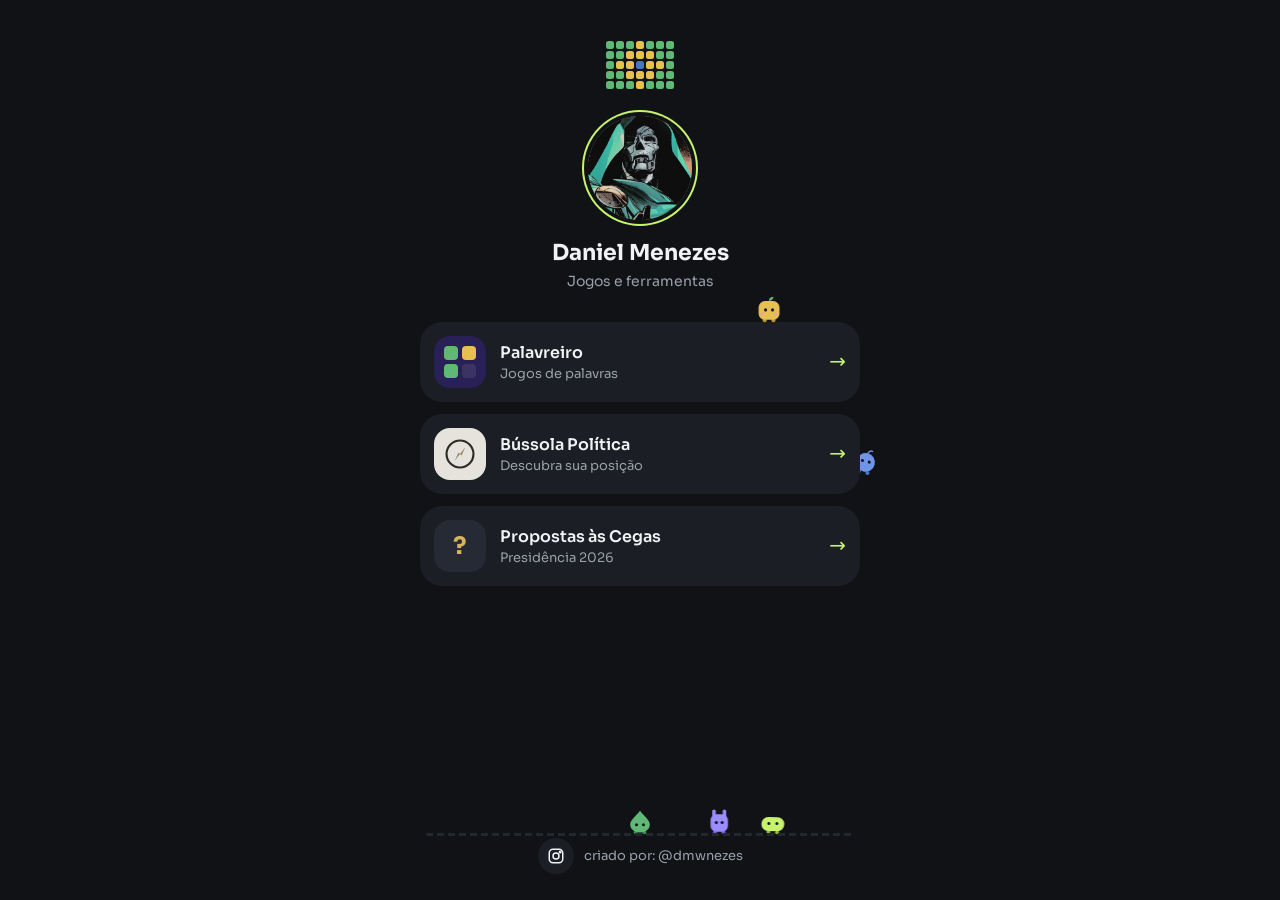
==== commit 7ab625fd: "Brotos: cabo de guerra, B1 dá a folhinha, B2 sopra bolha; recarga por ação e intervalo maior entre a" ====
--- a/index.html
+++ b/index.html
@@ -119,6 +119,7 @@
   .fx { position: absolute; left: 0; bottom: 0; pointer-events: none; z-index: 3; line-height: 0; }
   .fx svg { display: block; }
   .regador { transform-origin: 75% 60%; }
+  .corda { height: 2px; bottom: 16px; border-radius: 1px; background: #C9A36A; z-index: 1; }
   .borboleta svg { animation: asa .15s ease-in-out infinite alternate; }
   @keyframes asa { to { transform: scaleX(.3); } }
   .bicho.espia { left: auto; right: -22px; top: 50%; bottom: auto; margin-top: -22px; z-index: 0; }
@@ -199,6 +200,8 @@
   const PINGO = '<svg width="3" height="5"><rect width="3" height="5" rx="1.5" fill="#7FB8F0"/></svg>';
   const PONTO = '<svg width="4" height="4"><circle cx="2" cy="2" r="2" fill="#F1F2F4"/></svg>';
   const REGADOR = '<svg width="20" height="14" viewBox="0 0 20 14"><rect x="5" y="4" width="10" height="9" rx="2.5" fill="#8FA3B8"/><path d="M6 7L1 3" stroke="#8FA3B8" stroke-width="2.2" stroke-linecap="round"/><path d="M15 6q4 0 3 5" fill="none" stroke="#8FA3B8" stroke-width="1.8"/></svg>';
+  const FOLHA = '<svg width="10" height="8" viewBox="19 -5 10 8"><path d="M20 3C19-2 23-5 28-4 27 0 24 2 20 3Z" fill="#5FB873"/></svg>';
+  const BOLHA = '<svg width="14" height="14" viewBox="0 0 14 14"><circle cx="7" cy="7" r="6" fill="rgba(159,211,255,.18)" stroke="#9FD3FF" stroke-width="1.2"/><path d="M4 5a3.5 3.5 0 0 1 3-2" fill="none" stroke="#fff" stroke-width="1.2" stroke-linecap="round" opacity=".8"/></svg>';
   const BORBOLETA = '<svg width="14" height="12" viewBox="0 0 14 12"><ellipse cx="4" cy="4" rx="4" ry="3.6" fill="#F2A65A"/><ellipse cx="10" cy="4" rx="4" ry="3.6" fill="#F2A65A"/><ellipse cx="4.5" cy="9" rx="3" ry="2.6" fill="#FFD27A"/><ellipse cx="9.5" cy="9" rx="3" ry="2.6" fill="#FFD27A"/><rect x="6.3" y="2" width="1.4" height="9" rx=".7" fill="#3A2A1A"/></svg>';
 
   const reduz = matchMedia("(prefers-reduced-motion: reduce)").matches;
@@ -243,7 +246,13 @@
   const doChao = bichos.filter((m) => m.trilha === chaoEl);
 
   // ---------- ações de um Broto só ----------
-  const DUR = { pulinhos: 1.2, espreguica: 1.7, olha: 2.2, danca: 2.2, cochilo: 3.5, espirro: 1.5, rega: 2.9, helice: 2.0, aceno: 2.0, acena: 2.4 };
+  const DUR = { pulinhos: 1.2, espreguica: 1.7, olha: 2.2, danca: 2.2, cochilo: 3.5, espirro: 1.5, rega: 2.9, helice: 2.0, aceno: 2.0, acena: 2.4, presente: 2.6, bolha: 3.2 };
+  // cada ação só se repete depois de um tempo (em segundos); cada Broto também espera entre uma ação e outra
+  const RECARGA = { pulinhos: 25, espreguica: 35, olha: 25, danca: 35, cochilo: 45, espirro: 40, borboleta: 50, rega: 60, helice: 50, presente: 60, acena: 30, bolha: 45 };
+  const pronto = new Map();
+  let agoraS = 0;
+  const disponivel = (n) => (pronto.get(n) || 0) <= agoraS;
+  const usa = (m, n) => { pronto.set(n, agoraS + (RECARGA[n] || 30)); m.proxAcao = agoraS + rnd(10, 18); };
   const limpa = (m) => {
     m.el.classList.remove("fecha", "vergonha", "acena");
     [m.folha, m.topete, m.mao, ...m.orelhas].forEach((n) => n && n.removeAttribute("transform"));
@@ -261,12 +270,13 @@
       { opacity: 1, transform: "rotate(-32deg)", offset: 0.3 }, { opacity: 1, transform: "rotate(-32deg)", offset: 0.8 },
       { opacity: 0, transform: "rotate(0deg)" }], 2800, "regador");
   };
-  const fimAcao = (m) => { limpa(m); m.estado = "parado"; m.espera = rnd(1.5, 4); };
+  const fimAcao = (m) => { limpa(m); m.estado = "parado"; m.espera = rnd(3, 6); };
   const sorteiaAcao = (m) => {
     const l = ["pulinhos", "espreguica", "olha", "danca", "cochilo", "espirro", "borboleta"];
-    if (m === B.broto) l.push("rega", "rega");
+    if (m === B.broto) l.push("rega", "rega", "presente", "presente");
     if (m === B.orelhudo) l.push("helice", "helice");
-    return l[Math.floor(Math.random() * l.length)];
+    const ok = l.filter(disponivel);
+    return ok.length ? ok[Math.floor(Math.random() * ok.length)] : null;
   };
   const iniciaCaca = (m) => {
     const [a, b] = m.faixa();
@@ -298,6 +308,39 @@
       const p = T / m.durA;
       m.chao = p > 0.15 && p < 0.85 ? -14 * Math.sin(Math.PI * (p - 0.15) / 0.7) : 0; m.y = m.chao; m.vy = 0;
     }
+    if (n === "presente") {
+      // B1 solta a folhinha, ela cai flutuando e outra nasce no lugar
+      if (!m.feito && T > 0.3) {
+        m.feito = true; m.sq = 0.3;
+        fx(m, FOLHA, 2, -28, [
+          { transform: "translate(0,0) rotate(0deg)", opacity: 1 },
+          { transform: "translate(9px, 7px) rotate(40deg)", offset: 0.3 },
+          { transform: "translate(-6px, 15px) rotate(-25deg)", offset: 0.6 },
+          { transform: "translate(5px, 24px) rotate(30deg)", opacity: 1, offset: 0.88 },
+          { transform: "translate(5px, 26px) rotate(30deg)", opacity: 0 }], 2200);
+      }
+      const k = T < 0.3 ? 1 : T < 1.2 ? 0 : suave((T - 1.2) / 0.9);
+      m.folha.setAttribute("transform", `translate(20 4) scale(${k.toFixed(3)}) translate(-20 -4)`);
+    }
+    if (n === "bolha") {
+      // B2 sai de trás do card, sopra uma bolha que sobe até o card de cima e estoura
+      m.x += ((T < 2.4 ? 6 : -14) - m.x) * Math.min(1, dt * 5);
+      if (T > 0.5 && T < 0.8) m.inclina = -8;
+      if (!m.feito && T > 0.8) {
+        m.feito = true; m.inclina = 0; m.sq = 0.5;
+        const slot = m.trilha, ant = slot.previousElementSibling, rs = slot.getBoundingClientRect();
+        const sobe = ant ? rs.top + rs.height / 2 - ant.getBoundingClientRect().bottom + 2 : 50;
+        const s2 = document.createElement("span"); s2.className = "fx"; s2.innerHTML = BOLHA;
+        s2.style.left = "auto"; s2.style.bottom = "auto"; s2.style.right = "-16px"; s2.style.top = "calc(50% - 16px)"; s2.style.zIndex = 2;
+        slot.appendChild(s2);
+        s2.animate([
+          { transform: "translate(0,0) scale(.3)", opacity: 0.6 },
+          { transform: `translate(-6px, ${-sobe * 0.45}px) scale(1)`, opacity: 1, offset: 0.35 },
+          { transform: `translate(-1px, ${-sobe * 0.8}px) scale(1.05)`, offset: 0.7 },
+          { transform: `translate(-7px, ${-sobe}px) scale(1.1)`, opacity: 1, offset: 0.9 },
+          { transform: `translate(-7px, ${-sobe}px) scale(1.7)`, opacity: 0 }], { duration: 1900, easing: "ease-out", fill: "forwards" }).onfinish = () => s2.remove();
+      }
+    }
     if (n === "aceno") m.mao.setAttribute("transform", `rotate(${(-25 + Math.sin(T * 14) * 30).toFixed(1)} 33 24)`);
     if (n === "acena") {
       m.x += (-14 - m.x) * Math.min(1, dt * 5);
@@ -307,13 +350,14 @@
   };
 
   // ---------- susto (toque e raio) ----------
-  let evento = null, proxEvento = rnd(20, 35);
+  let evento = null, proxEvento = rnd(25, 40);
   const encerra = (ev, exceto) => {
     ev.parts.forEach((p) => {
       p.evento = null; p.olharM = null; p.inclina = 0; p.el.style.zIndex = ""; p.chao = 0;
       if (p !== exceto && !["susto", "corre"].includes(p.estado)) { p.estado = "parado"; p.espera = rnd(1, 2.5); p.cansado = Math.max(p.cansado, 0.8); }
     });
-    if (evento === ev) { evento = null; proxEvento = rnd(25, 50); }
+    if (ev.corda) ev.corda.remove();
+    if (evento === ev) { evento = null; proxEvento = rnd(35, 60); }
   };
   const assusta = (m, x) => {
     if (m.evento) encerra(m.evento, m);
@@ -347,7 +391,7 @@
     return melhor;
   };
 
-  const ANDAM = ["anda", "corre", "feliz", "caca", "pega", "piramide", "cochicho"];
+  const ANDAM = ["anda", "corre", "feliz", "caca", "pega", "piramide", "cochicho", "cabo"];
   const passo = (m, dt, t) => {
     const [a, b] = m.faixa(), el = m.el, cl = el.classList;
     cl.toggle("dorme", ((noite() && m.estado === "parado") || (m.estado === "acao" && m.acao === "cochilo")) && !cl.contains("assustado"));
@@ -360,12 +404,14 @@
         if (perto && !m.apertado) { m.apertado = true; m.espera = Math.min(m.espera, rnd(0.8, 2)); }
         if ((m.espera -= dt) <= 0) {
           m.apertado = false;
+          const vez = agoraS >= (m.proxAcao || 0), r = Math.random();
           if (m.espia) {
-            if (m.x > -10 && Math.random() < 0.3) iniciaAcao(m, "acena");
+            if (vez && r < 0.25 && disponivel("bolha")) { usa(m, "bolha"); iniciaAcao(m, "bolha"); }
+            else if (vez && m.x > -10 && r < 0.5 && disponivel("acena")) { usa(m, "acena"); iniciaAcao(m, "acena"); }
             else { m.alvo = m.x > -10 ? (Math.random() < 0.5 ? -30 : -10) : 6; m.vmax = 30; m.estado = "anda"; }
-          } else if (!perto && Math.random() < 0.45) {
-            const n = sorteiaAcao(m);
-            if (n === "borboleta") iniciaCaca(m); else iniciaAcao(m, n);
+          } else if (!perto && vez && r < 0.45 && (m.prox = sorteiaAcao(m))) {
+            usa(m, m.prox);
+            if (m.prox === "borboleta") iniciaCaca(m); else iniciaAcao(m, m.prox);
           } else {
             m.alvo = escolheAlvo(m, a, b); m.assobia = Math.random() < 0.2;
             m.vmax = m.assobia ? rnd(13, 17) : rnd(20, 32); m.estado = "anda";
@@ -473,7 +519,7 @@
     if (m.estado === "briga" && m.briga) { const q = m.briga.outro.el.getBoundingClientRect(); tx = q.left + 22; ty = q.top + 30; }
     else if (m.olharM) { const q = m.olharM.el.getBoundingClientRect(); tx = q.left + 22; ty = q.top + 30; }
     else if (m.estado === "caca" && m.caca) { const q = m.caca.el.getBoundingClientRect(); tx = q.left + 7; ty = q.top + 6; }
-    else if (m.acao === "aceno" || m.acao === "acena") frente = true;
+    else if (m.acao === "aceno" || m.acao === "acena" || m.acao === "bolha") frente = true;
     const ox = tx - (r.left + r.width / 2), oy = ty - (r.top + r.height / 2), d = Math.hypot(ox, oy) || 1;
     const k = tx < -1e3 ? 0 : 1;
     m.olhos.style.transform = frente ? "translate(0px, 0.9px)" : `translate(${((ox / d) * 1.7 * k * Math.sign(m.f || 1)).toFixed(2)}px, ${((oy / d) * 1.3 * k).toFixed(2)}px)`;
@@ -498,6 +544,16 @@
       const ev = { tipo, parts: [A, Bo], A, B: Bo, fase: "vai", t: 0 };
       A.estado = Bo.estado = "cochicho"; A.evento = Bo.evento = ev;
       A.alvo = preso(Bo.x + lado * 26, a, b); A.vmax = 30; Bo.alvo = Bo.x;
+      A.olharM = Bo; Bo.olharM = A;
+      return ev;
+    }
+    if (tipo === "cabo") {
+      // cabo de guerra: dois ficam a ~70px um do outro e puxam uma cordinha
+      const [A, Bo] = (livres[0].x < livres[1].x ? [livres[0], livres[1]] : [livres[1], livres[0]]);
+      const xc = preso((A.x + Bo.x) / 2, a + 36, b - 36);
+      const ev = { tipo, parts: [A, Bo], A, B: Bo, fase: "vai", t: 0 };
+      A.alvo = preso(xc - 36, a, b); Bo.alvo = preso(xc + 36, a, b);
+      [A, Bo].forEach((p) => { p.estado = "cabo"; p.evento = ev; p.vmax = 34; });
       A.olharM = Bo; Bo.olharM = A;
       return ev;
     }
@@ -539,6 +595,37 @@
         if (!ev.ult || ev.t - ev.ult > 0.3) { ev.ult = ev.t; fx(A, PONTO, A.face * 10, -30, [{ transform: "translate(0,0)", opacity: 1 }, { transform: `translate(${A.face * 8}px, -4px)`, opacity: 0 }], 500); }
         if (ev.t > 1.3) { ev.fase = "surpresa"; ev.t = 0; A.inclina = Bo.inclina = 0; Bo.el.classList.add("assustado"); Bo.vy = -190; Bo.sq = -0.6; A.vy = -100; }
       } else if (ev.t > 0.9) { Bo.el.classList.remove("assustado"); encerra(ev); }
+    } else if (ev.tipo === "cabo") {
+      const { A, B: Bo } = ev;
+      if (ev.fase === "vai") {
+        if ([A, Bo].every((p) => Math.abs(p.x - p.alvo) < 1.5 && Math.abs(p.v) < 4)) {
+          ev.fase = "puxa"; ev.t = 0; A.estado = Bo.estado = "torre"; A.face = 1; Bo.face = -1;
+          ev.xa = A.x; ev.xb = Bo.x; ev.ganha = Math.random() < 0.5 ? A : Bo;
+          ev.corda = document.createElement("span"); ev.corda.className = "fx corda"; A.trilha.appendChild(ev.corda);
+        } else if (ev.t > 7) encerra(ev);
+      } else if (ev.fase === "puxa") {
+        // os dois se inclinam para trás e a corda vai e volta
+        const puxao = Math.sin(ev.t * 4.5) * 6 + (ev.ganha === A ? -1 : 1) * suave((ev.t - 1.4) / 1) * 8;
+        A.x = ev.xa + puxao; Bo.x = ev.xb + puxao;
+        A.inclina = Bo.inclina = -16 * suave(ev.t / 0.3) + Math.sin(ev.t * 30) * 2;
+        if (ev.t > 2.4) {
+          const perde = ev.ganha === A ? Bo : A, lado = ev.ganha === A ? -1 : 1;
+          ev.fase = "fim"; ev.t = 0; ev.perde = perde; ev.corda.remove(); ev.corda = null;
+          perde.v = lado * 70; perde.inclina = 0; ev.ganha.inclina = 0;
+          ev.ganha.v = -lado * 50; ev.ganha.vy = -170; ev.ganha.sq = -0.5;
+        }
+      } else {
+        // quem perdeu cai de cara para a frente e levanta; quem ganhou comemora
+        const q = ev.t < 0.25 ? suave(ev.t / 0.25) : ev.t < 1.0 ? 1 : 1 - suave((ev.t - 1.0) / 0.3);
+        ev.perde.inclina = 80 * q;
+        if (ev.t > 0.5 && ev.t < 0.6 && ev.ganha.vy === 0) { ev.ganha.vy = -150; ev.ganha.sq = -0.4; }
+        if (ev.t > 1.4) encerra(ev);
+      }
+      if (ev.corda) {
+        const ha = A.x + 22 + 12, hb = Bo.x + 22 - 12;
+        ev.corda.style.left = Math.min(ha, hb) + "px"; ev.corda.style.width = Math.abs(hb - ha) + "px";
+        ev.corda.style.transform = `translateY(${(Math.sin(ev.t * 9) * 1.2).toFixed(2)}px)`;
+      }
     } else {
       const { base, meio, topo } = ev;
       if (ev.fase === "junta") {
@@ -568,11 +655,15 @@
   const eventos = (dt) => {
     if (evento) return atualiza(evento, dt);
     if (noite() || chuva.fase !== "nada" || (proxEvento -= dt) > 0) return;
-    proxEvento = rnd(25, 50);
+    proxEvento = rnd(35, 60);
     const livres = doChao.filter(livre), opc = [];
-    if (livres.length >= 2) opc.push("pega", "cochicho");
+    if (livres.length >= 2) opc.push("pega", "cochicho", "cabo");
     if (livres.length === 3 && B.orelhudo && B.pilula && B.gota) opc.push("piramide");
-    if (opc.length) evento = comeca(opc[Math.floor(Math.random() * opc.length)], livres);
+    const ok = opc.filter((n) => disponivel("ev:" + n)); // cada brincadeira só se repete depois de 90s
+    if (!ok.length) return;
+    const n = ok[Math.floor(Math.random() * ok.length)];
+    pronto.set("ev:" + n, agoraS + 90);
+    evento = comeca(n, n === "cabo" ? livres.slice(0, 2) : livres);
   };
 
   // ---------- quem volta para a aba é recebido com aceno ----------
@@ -705,7 +796,7 @@
 
   let ant = performance.now();
   const loop = (agora) => {
-    const dt = Math.min(0.05, (agora - ant) / 1000), t = agora / 1000; ant = agora;
+    const dt = Math.min(0.05, (agora - ant) / 1000), t = agora / 1000; ant = agora; agoraS = t;
     brigas(t); eventos(dt); chover(dt, t);
     bichos.forEach((m) => passo(m, dt, t));
     requestAnimationFrame(loop);
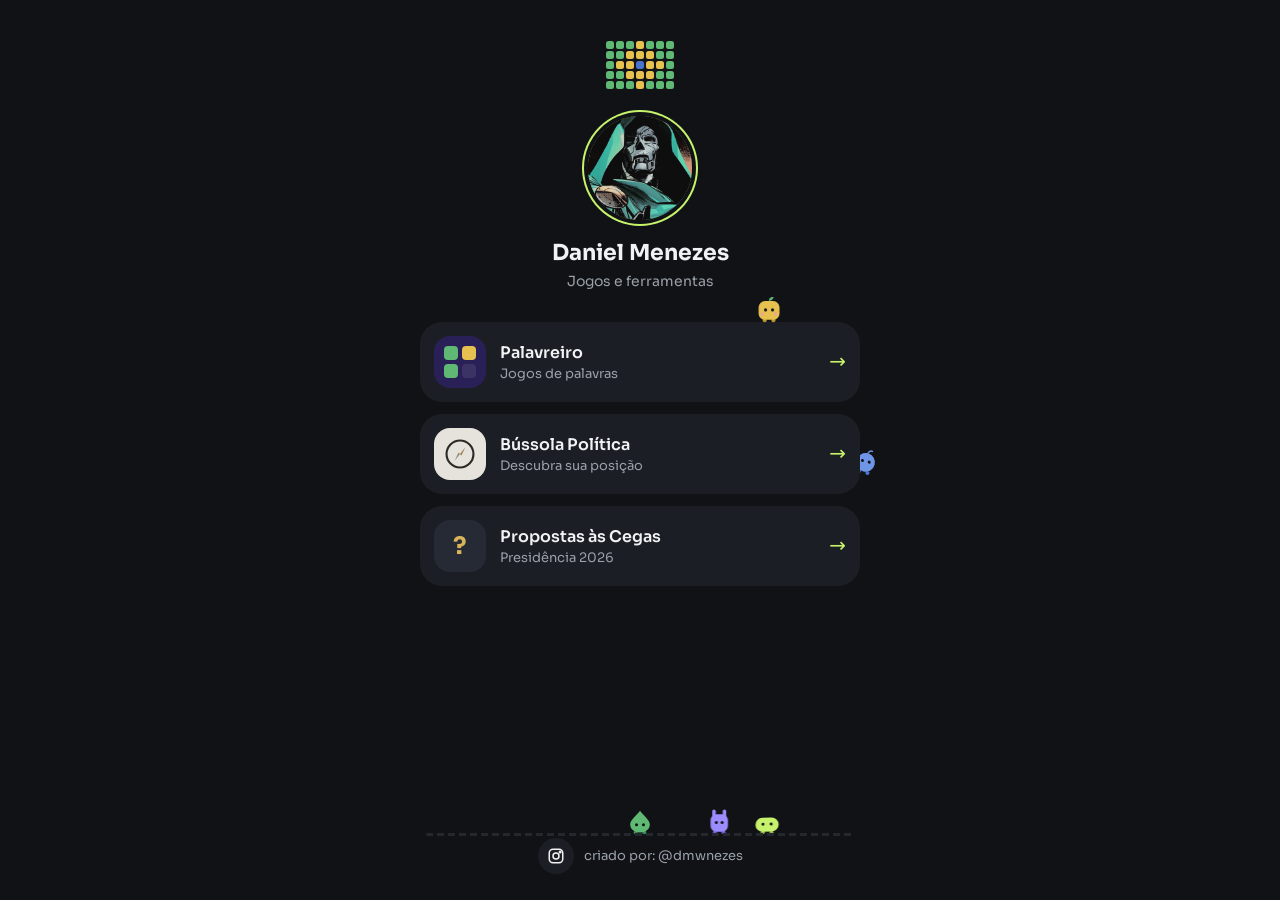
==== commit ac996a09: "Brotos: troca recarga fixa por sorteio com peso (ação recente fica menos provável), intervalos menor" ====
--- a/index.html
+++ b/index.html
@@ -247,12 +247,17 @@
 
   // ---------- ações de um Broto só ----------
   const DUR = { pulinhos: 1.2, espreguica: 1.7, olha: 2.2, danca: 2.2, cochilo: 3.5, espirro: 1.5, rega: 2.9, helice: 2.0, aceno: 2.0, acena: 2.4, presente: 2.6, bolha: 3.2 };
-  // cada ação só se repete depois de um tempo (em segundos); cada Broto também espera entre uma ação e outra
-  const RECARGA = { pulinhos: 25, espreguica: 35, olha: 25, danca: 35, cochilo: 45, espirro: 40, borboleta: 50, rega: 60, helice: 50, presente: 60, acena: 30, bolha: 45 };
-  const pronto = new Map();
+  // sorteio com peso: a ação recém-feita fica com 15% da chance e volta ao normal aos poucos (~70% em 12s, ~90% em 25s)
+  const usadas = new Map();
   let agoraS = 0;
-  const disponivel = (n) => (pronto.get(n) || 0) <= agoraS;
-  const usa = (m, n) => { pronto.set(n, agoraS + (RECARGA[n] || 30)); m.proxAcao = agoraS + rnd(10, 18); };
+  const peso = (n, tau = 12) => 1 - 0.85 * Math.exp(-(agoraS - (usadas.has(n) ? usadas.get(n) : -1e9)) / tau);
+  const sorteia = (lista, tau) => {
+    const ps = lista.map((n) => peso(n, tau)), tot = ps.reduce((x, y) => x + y, 0);
+    let r = Math.random() * tot;
+    for (let k = 0; k < lista.length; k++) if ((r -= ps[k]) <= 0) return lista[k];
+    return lista[lista.length - 1];
+  };
+  const usa = (m, n) => { usadas.set(n, agoraS); m.proxAcao = agoraS + rnd(3, 7); };
   const limpa = (m) => {
     m.el.classList.remove("fecha", "vergonha", "acena");
     [m.folha, m.topete, m.mao, ...m.orelhas].forEach((n) => n && n.removeAttribute("transform"));
@@ -270,13 +275,12 @@
       { opacity: 1, transform: "rotate(-32deg)", offset: 0.3 }, { opacity: 1, transform: "rotate(-32deg)", offset: 0.8 },
       { opacity: 0, transform: "rotate(0deg)" }], 2800, "regador");
   };
-  const fimAcao = (m) => { limpa(m); m.estado = "parado"; m.espera = rnd(3, 6); };
+  const fimAcao = (m) => { limpa(m); m.estado = "parado"; m.espera = rnd(2, 4); };
   const sorteiaAcao = (m) => {
     const l = ["pulinhos", "espreguica", "olha", "danca", "cochilo", "espirro", "borboleta"];
-    if (m === B.broto) l.push("rega", "rega", "presente", "presente");
-    if (m === B.orelhudo) l.push("helice", "helice");
-    const ok = l.filter(disponivel);
-    return ok.length ? ok[Math.floor(Math.random() * ok.length)] : null;
+    if (m === B.broto) l.push("rega", "rega", "rega", "presente", "presente", "presente");
+    if (m === B.orelhudo) l.push("helice", "helice", "helice", "helice", "helice");
+    return sorteia(l);
   };
   const iniciaCaca = (m) => {
     const [a, b] = m.faixa();
@@ -350,14 +354,14 @@
   };
 
   // ---------- susto (toque e raio) ----------
-  let evento = null, proxEvento = rnd(25, 40);
+  let evento = null, proxEvento = rnd(10, 20);
   const encerra = (ev, exceto) => {
     ev.parts.forEach((p) => {
       p.evento = null; p.olharM = null; p.inclina = 0; p.el.style.zIndex = ""; p.chao = 0;
       if (p !== exceto && !["susto", "corre"].includes(p.estado)) { p.estado = "parado"; p.espera = rnd(1, 2.5); p.cansado = Math.max(p.cansado, 0.8); }
     });
     if (ev.corda) ev.corda.remove();
-    if (evento === ev) { evento = null; proxEvento = rnd(35, 60); }
+    if (evento === ev) { evento = null; proxEvento = rnd(15, 30); }
   };
   const assusta = (m, x) => {
     if (m.evento) encerra(m.evento, m);
@@ -406,8 +410,8 @@
           m.apertado = false;
           const vez = agoraS >= (m.proxAcao || 0), r = Math.random();
           if (m.espia) {
-            if (vez && r < 0.25 && disponivel("bolha")) { usa(m, "bolha"); iniciaAcao(m, "bolha"); }
-            else if (vez && m.x > -10 && r < 0.5 && disponivel("acena")) { usa(m, "acena"); iniciaAcao(m, "acena"); }
+            if (vez && r < 0.3 * peso("bolha")) { usa(m, "bolha"); iniciaAcao(m, "bolha"); }
+            else if (vez && m.x > -10 && r < 0.6 * peso("acena")) { usa(m, "acena"); iniciaAcao(m, "acena"); }
             else { m.alvo = m.x > -10 ? (Math.random() < 0.5 ? -30 : -10) : 6; m.vmax = 30; m.estado = "anda"; }
           } else if (!perto && vez && r < 0.45 && (m.prox = sorteiaAcao(m))) {
             usa(m, m.prox);
@@ -655,14 +659,14 @@
   const eventos = (dt) => {
     if (evento) return atualiza(evento, dt);
     if (noite() || chuva.fase !== "nada" || (proxEvento -= dt) > 0) return;
-    proxEvento = rnd(35, 60);
+    proxEvento = rnd(15, 30);
     const livres = doChao.filter(livre), opc = [];
     if (livres.length >= 2) opc.push("pega", "cochicho", "cabo");
     if (livres.length === 3 && B.orelhudo && B.pilula && B.gota) opc.push("piramide");
-    const ok = opc.filter((n) => disponivel("ev:" + n)); // cada brincadeira só se repete depois de 90s
-    if (!ok.length) return;
-    const n = ok[Math.floor(Math.random() * ok.length)];
-    pronto.set("ev:" + n, agoraS + 90);
+    if (!opc.length) { proxEvento = rnd(3, 6); return; } // ninguém livre agora: tenta de novo logo
+    if (livres.length === 3) opc.push("piramide"); // pirâmide depende dos 3 livres: um pouco mais de chance
+    const n = sorteia(opc.map((x) => "ev:" + x), 40).slice(3); // brincadeira recente fica menos provável
+    usadas.set("ev:" + n, agoraS);
     evento = comeca(n, n === "cabo" ? livres.slice(0, 2) : livres);
   };
 
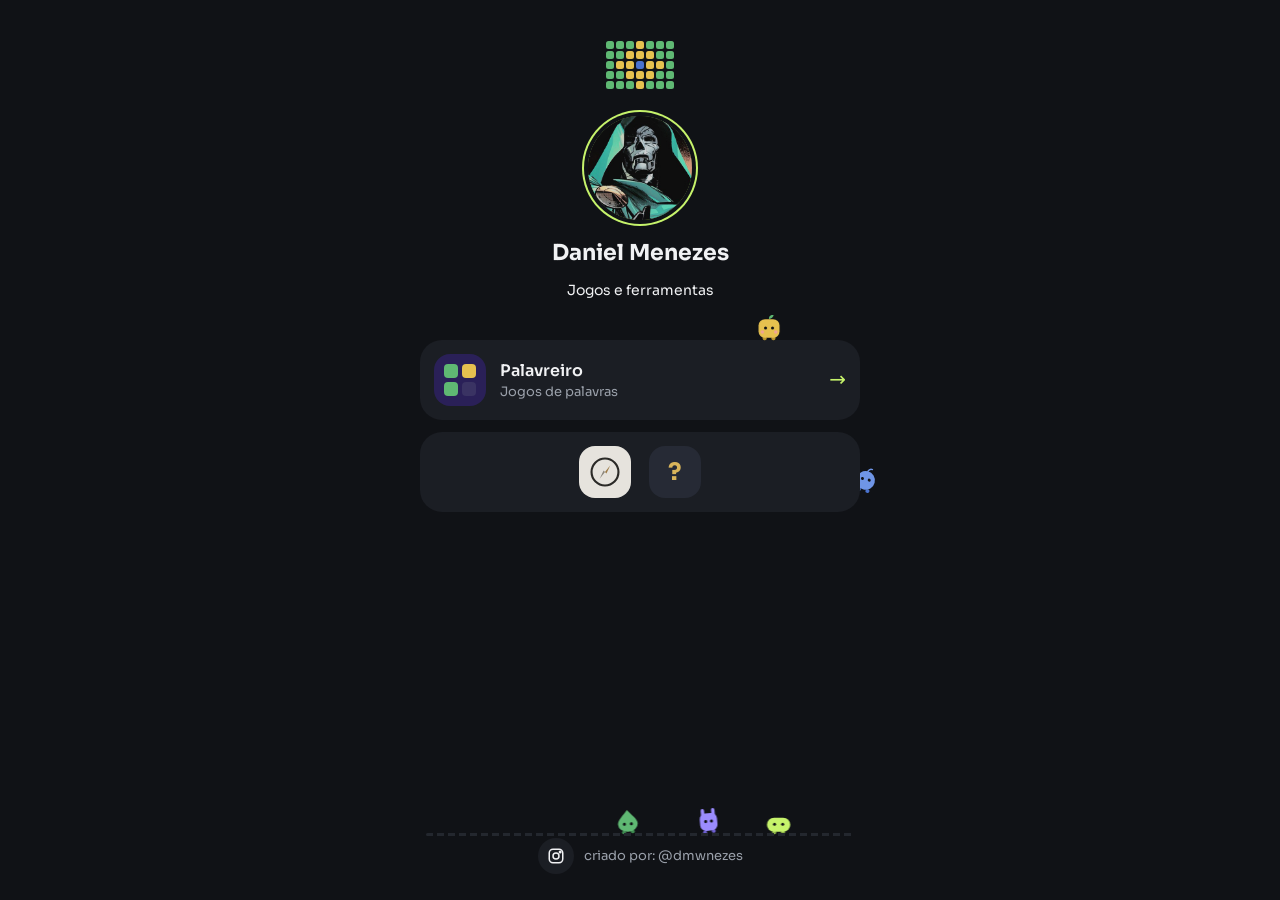
==== commit f15a7e63: "Hub: Bússola e Propostas num botão só com os ícones, que abre mostrando os dois sites Co-Authored-By" ====
--- a/index.html
+++ b/index.html
@@ -82,12 +82,32 @@
   footer a:hover, footer a:focus-visible { color: var(--text); outline: none; }
   .insta { width: 36px; height: 36px; border-radius: 50%; background: var(--surface); display: grid; place-items: center; }
   footer a:hover .insta, footer a:focus-visible .insta { background: var(--surface-high); box-shadow: 0 0 0 2px var(--accent); }
-  @media (prefers-reduced-motion: reduce) { .flag i { animation: none; } .link, .arrow { transition: none; } .link:hover { transform: none; } }
+  @media (prefers-reduced-motion: reduce) { .flag i { animation: none; } .link, .arrow, .grupo, .grupo-icones, .grupo-lista { transition: none; } .link:hover { transform: none; } }
 
   /* Mascotes: 5 bichinhos de formas e cores diferentes. Andam, piscam, dormem de 0h a 5h e se assustam ao toque. */
   html, body { overflow-x: clip; }
   .slot { position: relative; }
   .slot .link { position: relative; z-index: 1; }
+  /* Botão que junta Bússola e Propostas: só os ícones; ao tocar, abre mostrando os dois sites */
+  .grupo { display: grid; grid-template-rows: 1fr 0fr; padding: 0; gap: 0; align-items: stretch; transition: grid-template-rows .35s ease, background .2s ease, transform .2s ease; }
+  .grupo > * { min-height: 0; overflow: hidden; }
+  .grupo-icones {
+    display: flex; align-items: center; justify-content: center; gap: 18px; width: 100%;
+    padding: clamp(9px, 1.6vh, 14px) 14px; border: 0; background: none; color: inherit; font: inherit; cursor: pointer;
+    border-radius: 22px; transition: opacity .2s ease, padding .35s ease;
+  }
+  .grupo.aberto .grupo-icones { padding-block: 0; }
+  .grupo-icones:focus-visible { outline: none; box-shadow: inset 0 0 0 2px var(--accent); }
+  .grupo-lista { opacity: 0; transition: opacity .25s ease; }
+  .grupo-lista > div { display: flex; flex-direction: column; padding: clamp(2px, .6vh, 4px); }
+  .grupo.aberto { grid-template-rows: 0fr 1fr; transform: none; background: var(--surface); }
+  .grupo.aberto .grupo-icones { opacity: 0; }
+  .grupo.aberto .grupo-lista { opacity: 1; transition-delay: .12s; }
+  .sub { display: flex; align-items: center; gap: 14px; padding: clamp(2px, 1vh, 10px) 10px; border-radius: 18px; color: inherit; text-decoration: none; transition: background .2s ease; }
+  .sub:hover, .sub:focus-visible { background: var(--surface-high); outline: none; }
+  .sub:focus-visible { box-shadow: inset 0 0 0 2px var(--accent); }
+  .sub:hover .arrow { transform: translateX(3px); }
+  .sub .ico { width: clamp(42px, 8vh, 52px); height: clamp(42px, 8vh, 52px); }
   footer { position: relative; width: 100%; max-width: 440px; display: flex; justify-content: center; }
   .trilha { position: absolute; left: 0; right: 0; height: 44px; pointer-events: none; }
   .slot .trilha { bottom: 100%; margin-bottom: -2px; z-index: 2; }
@@ -148,21 +168,26 @@
 
   <div class="slot">
   <button class="bicho espia" type="button" data-forma="bola" aria-label="Mascote Bolinha"></button>
-  <a class="link" href="/politica/">
-    <span class="ico i-bussola" aria-hidden="true">
-      <svg width="34" height="34" viewBox="0 0 96 96" fill="none"><circle cx="48" cy="48" r="38" stroke="#2B2A27" stroke-width="6"/><path d="M48 48 63 29 52 52Z" fill="#9C7A45"/><path d="M48 48 33 67 44 44Z" fill="#8A857C"/></svg>
-    </span>
-    <span class="txt"><b>Bússola Política</b><small>Descubra sua posição</small></span>
-    <span class="arrow" aria-hidden="true">→</span>
-  </a>
+  <div class="link grupo" id="grupo">
+    <button class="grupo-icones" type="button" aria-expanded="false" aria-controls="grupo-lista" aria-label="Abrir: Bússola Política e Propostas às Cegas">
+      <span class="ico i-bussola" aria-hidden="true"><svg width="34" height="34" viewBox="0 0 96 96" fill="none"><circle cx="48" cy="48" r="38" stroke="#2B2A27" stroke-width="6"/><path d="M48 48 63 29 52 52Z" fill="#9C7A45"/><path d="M48 48 33 67 44 44Z" fill="#8A857C"/></svg></span>
+      <span class="ico i-cegas" aria-hidden="true">?</span>
+    </button>
+    <div class="grupo-lista" id="grupo-lista">
+      <div>
+        <a class="sub" href="/politica/" tabindex="-1">
+          <span class="ico i-bussola" aria-hidden="true"><svg width="34" height="34" viewBox="0 0 96 96" fill="none"><circle cx="48" cy="48" r="38" stroke="#2B2A27" stroke-width="6"/><path d="M48 48 63 29 52 52Z" fill="#9C7A45"/><path d="M48 48 33 67 44 44Z" fill="#8A857C"/></svg></span>
+          <span class="txt"><b>Bússola Política</b><small>Descubra sua posição</small></span>
+          <span class="arrow" aria-hidden="true">→</span>
+        </a>
+        <a class="sub" href="/candidatos/" tabindex="-1">
+          <span class="ico i-cegas" aria-hidden="true">?</span>
+          <span class="txt"><b>Propostas às Cegas</b><small>Presidência 2026</small></span>
+          <span class="arrow" aria-hidden="true">→</span>
+        </a>
+      </div>
+    </div>
   </div>
-
-  <div class="slot">
-  <a class="link" href="/candidatos/">
-    <span class="ico i-cegas" aria-hidden="true">?</span>
-    <span class="txt"><b>Propostas às Cegas</b><small>Presidência 2026</small></span>
-    <span class="arrow" aria-hidden="true">→</span>
-  </a>
   </div>
 </main>
 
@@ -172,6 +197,20 @@
   <span class="insta" aria-hidden="true"><svg width="18" height="18" viewBox="0 0 24 24" fill="none" stroke="#F1F2F4" stroke-width="2" stroke-linecap="round"><rect x="3" y="3" width="18" height="18" rx="5"/><circle cx="12" cy="12" r="4"/><circle cx="17.5" cy="6.5" r="1"/></svg></span>
   criado por: @dmwnezes
 </a></footer>
+<script>
+// Botão da Bússola + Propostas: abre ao tocar; fecha ao tocar fora ou com Esc
+(() => {
+  const g = document.getElementById("grupo"), bt = g.querySelector(".grupo-icones"), subs = g.querySelectorAll(".sub");
+  const abre = (sim) => {
+    g.classList.toggle("aberto", sim); bt.setAttribute("aria-expanded", sim);
+    bt.tabIndex = sim ? -1 : 0; subs.forEach((a) => (a.tabIndex = sim ? 0 : -1));
+    if (sim) subs[0].focus({ preventScroll: true });
+  };
+  bt.addEventListener("click", () => abre(true));
+  document.addEventListener("click", (e) => { if (g.classList.contains("aberto") && !g.contains(e.target) && !e.target.closest(".bicho")) abre(false); });
+  document.addEventListener("keydown", (e) => { if (e.key === "Escape" && g.classList.contains("aberto")) { abre(false); bt.focus(); } });
+})();
+</script>
 <script>
 // Brotos (B1–B5): mascotes do hub. Física simples (aceleração, passo, respiração), olhar que segue o dedo,
 // ações aleatórias, brincadeiras em grupo no rodapé, chuva com raios e susto ao toque.
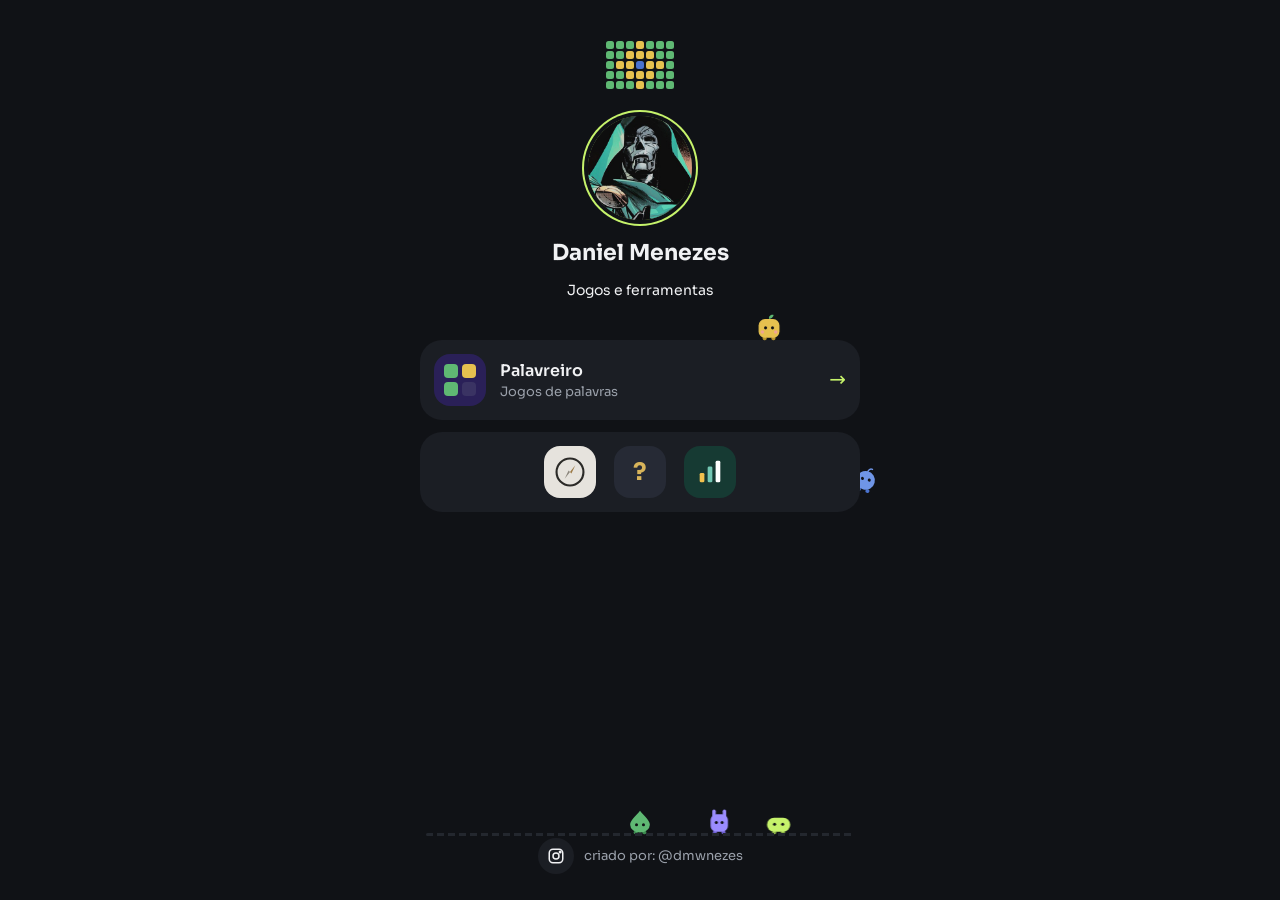
==== commit 61fb9c9a: "feat: adiciona Retrato do Brasil (estatísticas no mapa) ao hub Site em /estatisticas/ com mapa do Br" ====
--- a/index.html
+++ b/index.html
@@ -4,12 +4,12 @@
 <meta charset="utf-8">
 <meta name="viewport" content="width=device-width, initial-scale=1">
 <title>dmwnezes — projetos</title>
-<meta name="description" content="Projetos de @dmwnezes: Palavreiro, Bússola Política e Propostas às Cegas.">
+<meta name="description" content="Projetos de @dmwnezes: Palavreiro, Bússola Política, Propostas às Cegas e Retrato do Brasil.">
 <meta name="theme-color" content="#101216">
 <meta property="og:type" content="website">
 <meta property="og:site_name" content="dmwnezes">
 <meta property="og:title" content="dmwnezes — projetos">
-<meta property="og:description" content="Palavreiro, Bússola Política e Propostas às Cegas, num lugar só.">
+<meta property="og:description" content="Palavreiro, Bússola Política, Propostas às Cegas e Retrato do Brasil, num lugar só.">
 <meta property="og:url" content="https://dmwnezes.com/">
 <meta property="og:image" content="https://dmwnezes.com/img/og.png">
 <meta property="og:image:width" content="1200">
@@ -76,6 +76,7 @@
   .i-palavreiro i { border-radius: 4px; width: 100%; height: 100%; }
   .i-bussola { background: #E6E3DD; }
   .i-cegas { background: #262A35; color: #D8B45A; font-size: 24px; font-weight: 700; }
+  .i-retrato { background: #163A33; }
 
   footer { margin-top: auto; padding-top: clamp(32px, 5.5vh, 56px); font-size: 13px; color: var(--muted); }
   footer a { display: flex; align-items: center; gap: 10px; min-height: 44px; color: inherit; text-decoration: none; }
@@ -88,7 +89,7 @@
   html, body { overflow-x: clip; }
   .slot { position: relative; }
   .slot .link { position: relative; z-index: 1; }
-  /* Botão que junta Bússola e Propostas: só os ícones; ao tocar, abre mostrando os dois sites */
+  /* Botão que junta Bússola, Propostas e Retrato do Brasil: só os ícones; ao tocar, abre mostrando os sites */
   .grupo { display: grid; grid-template-rows: 1fr 0fr; padding: 0; gap: 0; align-items: stretch; transition: grid-template-rows .35s ease, background .2s ease, transform .2s ease; }
   .grupo > * { min-height: 0; overflow: hidden; }
   .grupo-icones {
@@ -108,6 +109,8 @@
   .sub:focus-visible { box-shadow: inset 0 0 0 2px var(--accent); }
   .sub:hover .arrow { transform: translateX(3px); }
   .sub .ico { width: clamp(42px, 8vh, 52px); height: clamp(42px, 8vh, 52px); }
+  /* com 3 sites no grupo aberto, telas baixas apertam o respiro do rodapé para não rolar */
+  @media (max-height: 720px) { body:has(.grupo.aberto) footer { padding-top: 6px; } }
   footer { position: relative; width: 100%; max-width: 440px; display: flex; justify-content: center; }
   .trilha { position: absolute; left: 0; right: 0; height: 44px; pointer-events: none; }
   .slot .trilha { bottom: 100%; margin-bottom: -2px; z-index: 2; }
@@ -169,9 +172,10 @@
   <div class="slot">
   <button class="bicho espia" type="button" data-forma="bola" aria-label="Mascote Bolinha"></button>
   <div class="link grupo" id="grupo">
-    <button class="grupo-icones" type="button" aria-expanded="false" aria-controls="grupo-lista" aria-label="Abrir: Bússola Política e Propostas às Cegas">
+    <button class="grupo-icones" type="button" aria-expanded="false" aria-controls="grupo-lista" aria-label="Abrir: Bússola Política, Propostas às Cegas e Retrato do Brasil">
       <span class="ico i-bussola" aria-hidden="true"><svg width="34" height="34" viewBox="0 0 96 96" fill="none"><circle cx="48" cy="48" r="38" stroke="#2B2A27" stroke-width="6"/><path d="M48 48 63 29 52 52Z" fill="#9C7A45"/><path d="M48 48 33 67 44 44Z" fill="#8A857C"/></svg></span>
       <span class="ico i-cegas" aria-hidden="true">?</span>
+      <span class="ico i-retrato" aria-hidden="true"><svg width="30" height="30" viewBox="0 0 32 32"><rect x="5" y="17" width="5" height="10" rx="1.5" fill="#F2C14E"/><rect x="13.5" y="10" width="5" height="17" rx="1.5" fill="#73C7B4"/><rect x="22" y="4" width="5" height="23" rx="1.5" fill="#FFFFFF"/></svg></span>
     </button>
     <div class="grupo-lista" id="grupo-lista">
       <div>
@@ -185,6 +189,11 @@
           <span class="txt"><b>Propostas às Cegas</b><small>Presidência 2026</small></span>
           <span class="arrow" aria-hidden="true">→</span>
         </a>
+        <a class="sub" href="/estatisticas/" tabindex="-1">
+          <span class="ico i-retrato" aria-hidden="true"><svg width="30" height="30" viewBox="0 0 32 32"><rect x="5" y="17" width="5" height="10" rx="1.5" fill="#F2C14E"/><rect x="13.5" y="10" width="5" height="17" rx="1.5" fill="#73C7B4"/><rect x="22" y="4" width="5" height="23" rx="1.5" fill="#FFFFFF"/></svg></span>
+          <span class="txt"><b>Retrato do Brasil</b><small>Estatísticas no mapa</small></span>
+          <span class="arrow" aria-hidden="true">→</span>
+        </a>
       </div>
     </div>
   </div>
@@ -198,7 +207,7 @@
   criado por: @dmwnezes
 </a></footer>
 <script>
-// Botão da Bússola + Propostas: abre ao tocar; fecha ao tocar fora ou com Esc
+// Botão da Bússola + Propostas + Retrato do Brasil: abre ao tocar; fecha ao tocar fora ou com Esc
 (() => {
   const g = document.getElementById("grupo"), bt = g.querySelector(".grupo-icones"), subs = g.querySelectorAll(".sub");
   const abre = (sim) => {
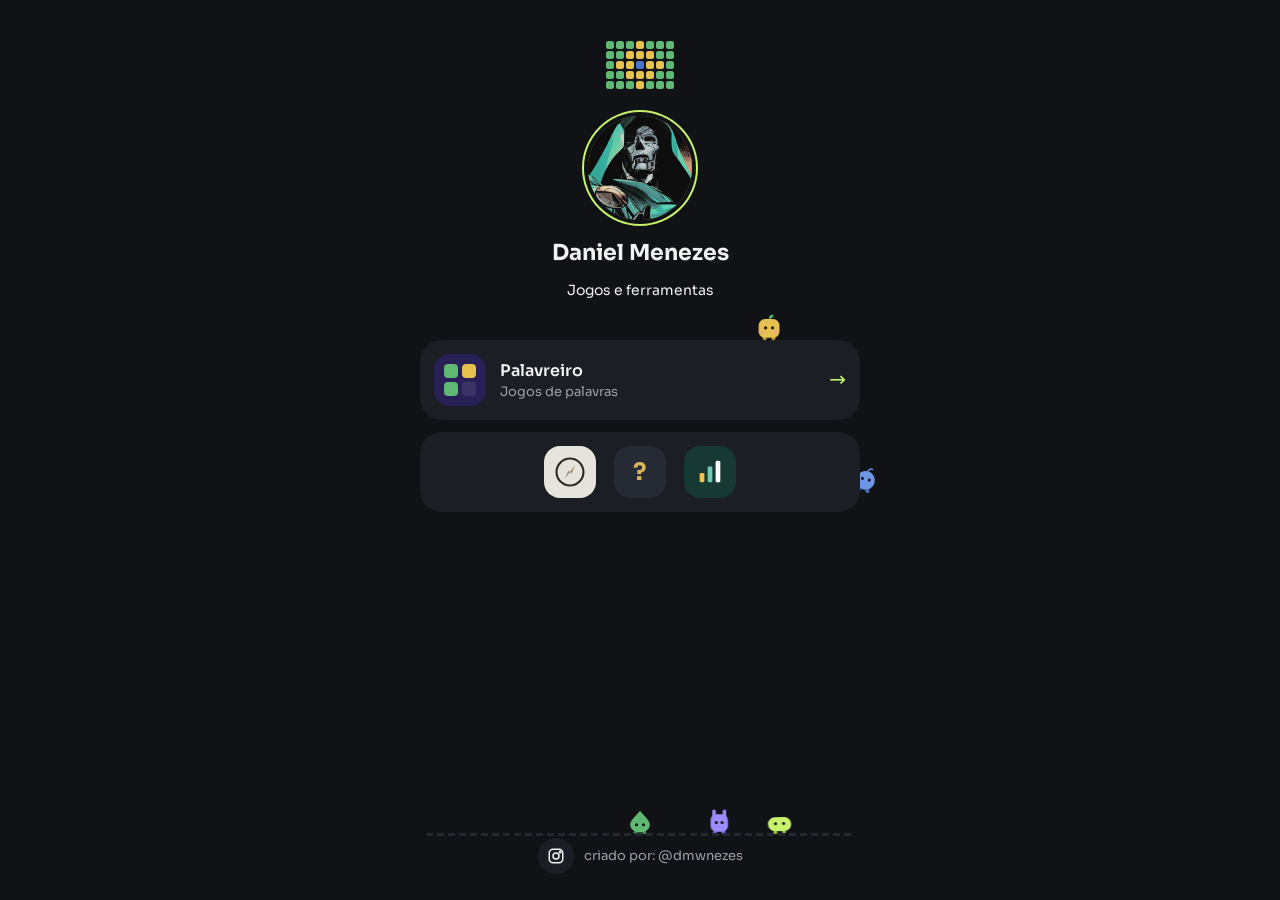
==== commit f40e2f46: "Prévia do link com o ícone do Retrato do Brasil Co-Authored-By: Claude Opus 5.5 <noreply@anthropic.c" ====
--- a/index.html
+++ b/index.html
@@ -11,7 +11,7 @@
 <meta property="og:title" content="dmwnezes — projetos">
 <meta property="og:description" content="Palavreiro, Bússola Política, Propostas às Cegas e Retrato do Brasil, num lugar só.">
 <meta property="og:url" content="https://dmwnezes.com/">
-<meta property="og:image" content="https://dmwnezes.com/img/og.png">
+<meta property="og:image" content="https://dmwnezes.com/img/og.png?v=2">
 <meta property="og:image:width" content="1200">
 <meta property="og:image:height" content="630">
 <meta name="twitter:card" content="summary_large_image">
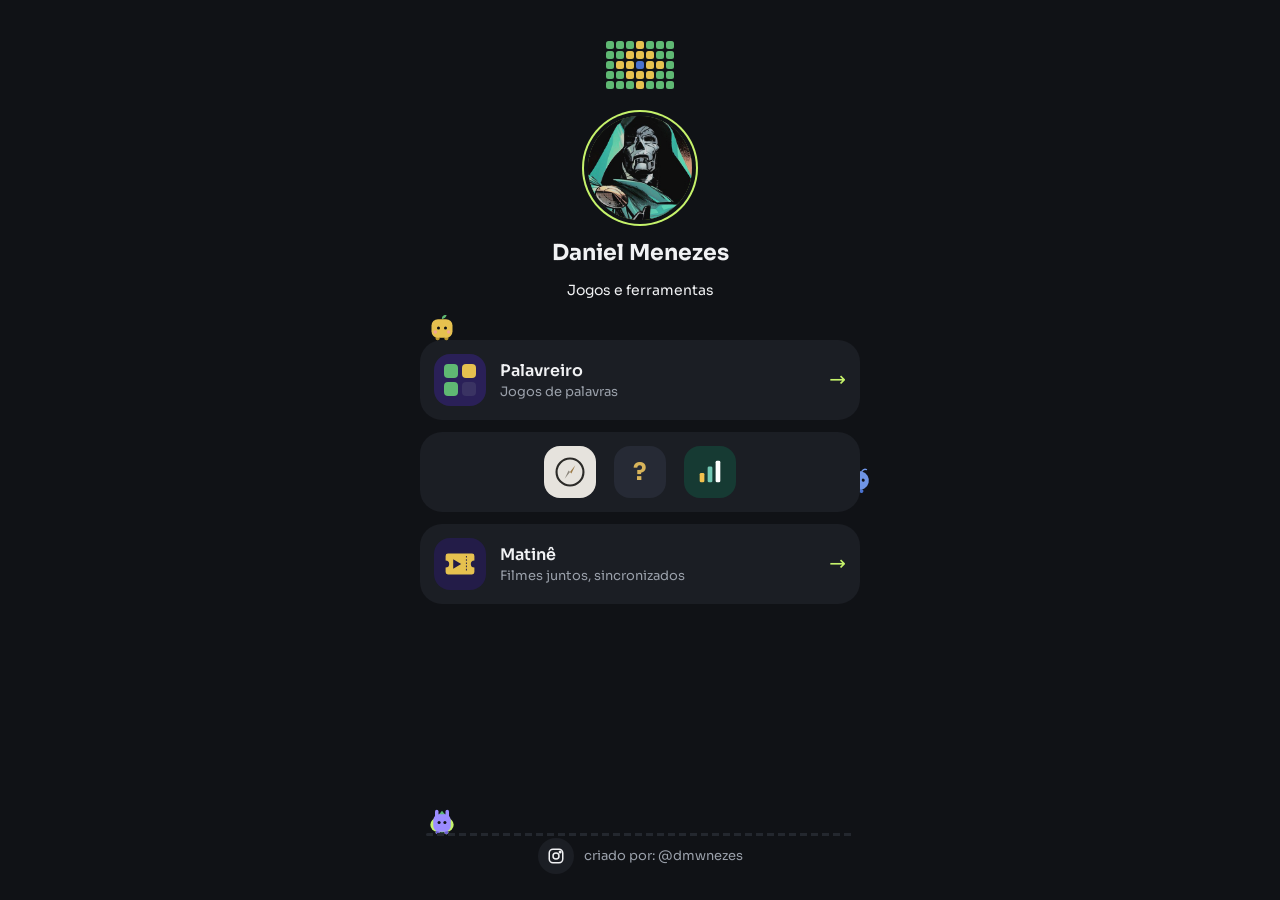
==== commit 5908d136: "Hub: botão do Matinê Co-Authored-By: Claude Opus 5.5 <noreply@anthropic.com> Claude-Session: https:/" ====
--- a/index.html
+++ b/index.html
@@ -77,6 +77,7 @@
   .i-bussola { background: #E6E3DD; }
   .i-cegas { background: #262A35; color: #D8B45A; font-size: 24px; font-weight: 700; }
   .i-retrato { background: #163A33; }
+  .i-matine { background: #231C48; }
 
   footer { margin-top: auto; padding-top: clamp(32px, 5.5vh, 56px); font-size: 13px; color: var(--muted); }
   footer a { display: flex; align-items: center; gap: 10px; min-height: 44px; color: inherit; text-decoration: none; }
@@ -198,6 +199,12 @@
     </div>
   </div>
   </div>
+
+  <a class="link" href="/matine/">
+    <span class="ico i-matine" aria-hidden="true"><svg width="40" height="40" viewBox="0 0 100 100"><path fill-rule="evenodd" fill="#E6C14F" d="M14,30Q14,24 20,24H80Q86,24 86,30V41A9,9 0,0 0,86 59V70Q86,76 80,76H20Q14,76 14,70V59A9,9 0,0 0,14 41Z M33,38V62L53,50Z M64.8,30h2.4v4h-2.4z M64.8,38h2.4v4h-2.4z M64.8,46h2.4v4h-2.4z M64.8,54h2.4v4h-2.4z M64.8,62h2.4v4h-2.4z"/></svg></span>
+    <span class="txt"><b>Matinê</b><small>Filmes juntos, sincronizados</small></span>
+    <span class="arrow" aria-hidden="true">→</span>
+  </a>
 </main>
 
 <footer>
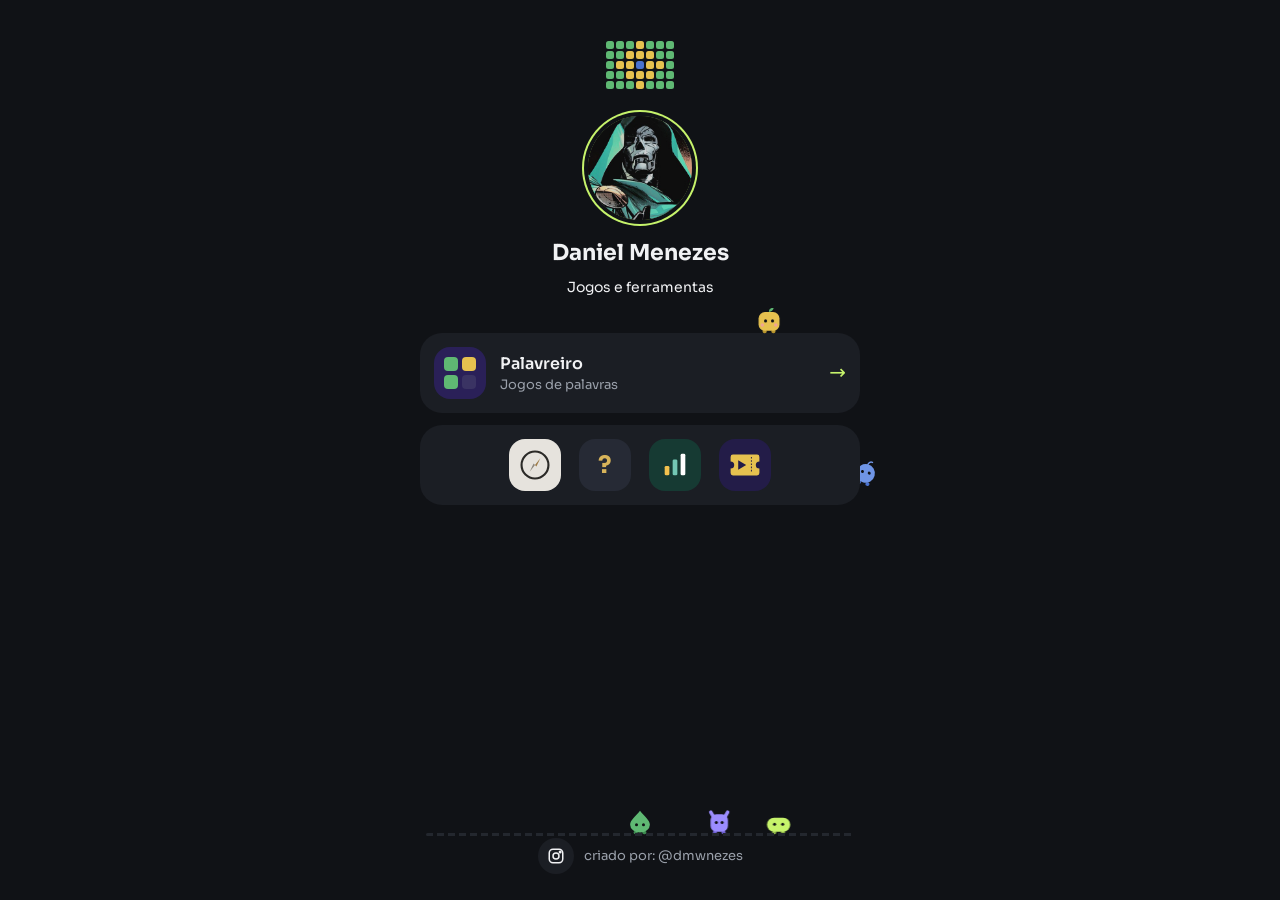
==== commit 82ab3b7a: "Hub: Matinê dentro do botão que junta os projetos Itens do grupo um pouco menores para os quatro cab" ====
--- a/index.html
+++ b/index.html
@@ -105,11 +105,12 @@
   .grupo.aberto { grid-template-rows: 0fr 1fr; transform: none; background: var(--surface); }
   .grupo.aberto .grupo-icones { opacity: 0; }
   .grupo.aberto .grupo-lista { opacity: 1; transition-delay: .12s; }
-  .sub { display: flex; align-items: center; gap: 14px; padding: clamp(2px, 1vh, 10px) 10px; border-radius: 18px; color: inherit; text-decoration: none; transition: background .2s ease; }
+  .sub { display: flex; align-items: center; gap: 14px; padding: clamp(2px, .6vh, 8px) 10px; border-radius: 18px; color: inherit; text-decoration: none; transition: background .2s ease; }
   .sub:hover, .sub:focus-visible { background: var(--surface-high); outline: none; }
   .sub:focus-visible { box-shadow: inset 0 0 0 2px var(--accent); }
   .sub:hover .arrow { transform: translateX(3px); }
-  .sub .ico { width: clamp(42px, 8vh, 52px); height: clamp(42px, 8vh, 52px); }
+  .sub .ico { width: clamp(36px, 6vh, 48px); height: clamp(36px, 6vh, 48px); }
+  .sub .ico svg { max-width: 78%; max-height: 78%; }
   /* com 3 sites no grupo aberto, telas baixas apertam o respiro do rodapé para não rolar */
   @media (max-height: 720px) { body:has(.grupo.aberto) footer { padding-top: 6px; } }
   footer { position: relative; width: 100%; max-width: 440px; display: flex; justify-content: center; }
@@ -173,10 +174,11 @@
   <div class="slot">
   <button class="bicho espia" type="button" data-forma="bola" aria-label="Mascote Bolinha"></button>
   <div class="link grupo" id="grupo">
-    <button class="grupo-icones" type="button" aria-expanded="false" aria-controls="grupo-lista" aria-label="Abrir: Bússola Política, Propostas às Cegas e Retrato do Brasil">
+    <button class="grupo-icones" type="button" aria-expanded="false" aria-controls="grupo-lista" aria-label="Abrir: Bússola Política, Propostas às Cegas, Retrato do Brasil e Matinê">
       <span class="ico i-bussola" aria-hidden="true"><svg width="34" height="34" viewBox="0 0 96 96" fill="none"><circle cx="48" cy="48" r="38" stroke="#2B2A27" stroke-width="6"/><path d="M48 48 63 29 52 52Z" fill="#9C7A45"/><path d="M48 48 33 67 44 44Z" fill="#8A857C"/></svg></span>
       <span class="ico i-cegas" aria-hidden="true">?</span>
       <span class="ico i-retrato" aria-hidden="true"><svg width="30" height="30" viewBox="0 0 32 32"><rect x="5" y="17" width="5" height="10" rx="1.5" fill="#F2C14E"/><rect x="13.5" y="10" width="5" height="17" rx="1.5" fill="#73C7B4"/><rect x="22" y="4" width="5" height="23" rx="1.5" fill="#FFFFFF"/></svg></span>
+      <span class="ico i-matine" aria-hidden="true"><svg width="40" height="40" viewBox="0 0 100 100"><path fill-rule="evenodd" fill="#E6C14F" d="M14,30Q14,24 20,24H80Q86,24 86,30V41A9,9 0,0 0,86 59V70Q86,76 80,76H20Q14,76 14,70V59A9,9 0,0 0,14 41Z M33,38V62L53,50Z M64.8,30h2.4v4h-2.4z M64.8,38h2.4v4h-2.4z M64.8,46h2.4v4h-2.4z M64.8,54h2.4v4h-2.4z M64.8,62h2.4v4h-2.4z"/></svg></span>
     </button>
     <div class="grupo-lista" id="grupo-lista">
       <div>
@@ -195,16 +197,15 @@
           <span class="txt"><b>Retrato do Brasil</b><small>Estatísticas no mapa</small></span>
           <span class="arrow" aria-hidden="true">→</span>
         </a>
+        <a class="sub" href="/matine/" tabindex="-1">
+          <span class="ico i-matine" aria-hidden="true"><svg width="40" height="40" viewBox="0 0 100 100"><path fill-rule="evenodd" fill="#E6C14F" d="M14,30Q14,24 20,24H80Q86,24 86,30V41A9,9 0,0 0,86 59V70Q86,76 80,76H20Q14,76 14,70V59A9,9 0,0 0,14 41Z M33,38V62L53,50Z M64.8,30h2.4v4h-2.4z M64.8,38h2.4v4h-2.4z M64.8,46h2.4v4h-2.4z M64.8,54h2.4v4h-2.4z M64.8,62h2.4v4h-2.4z"/></svg></span>
+          <span class="txt"><b>Matinê</b><small>Filmes juntos, sincronizados</small></span>
+          <span class="arrow" aria-hidden="true">→</span>
+        </a>
       </div>
     </div>
   </div>
   </div>
-
-  <a class="link" href="/matine/">
-    <span class="ico i-matine" aria-hidden="true"><svg width="40" height="40" viewBox="0 0 100 100"><path fill-rule="evenodd" fill="#E6C14F" d="M14,30Q14,24 20,24H80Q86,24 86,30V41A9,9 0,0 0,86 59V70Q86,76 80,76H20Q14,76 14,70V59A9,9 0,0 0,14 41Z M33,38V62L53,50Z M64.8,30h2.4v4h-2.4z M64.8,38h2.4v4h-2.4z M64.8,46h2.4v4h-2.4z M64.8,54h2.4v4h-2.4z M64.8,62h2.4v4h-2.4z"/></svg></span>
-    <span class="txt"><b>Matinê</b><small>Filmes juntos, sincronizados</small></span>
-    <span class="arrow" aria-hidden="true">→</span>
-  </a>
 </main>
 
 <footer>
@@ -214,7 +215,7 @@
   criado por: @dmwnezes
 </a></footer>
 <script>
-// Botão da Bússola + Propostas + Retrato do Brasil: abre ao tocar; fecha ao tocar fora ou com Esc
+// Botão da Bússola + Propostas + Retrato do Brasil + Matinê: abre ao tocar; fecha ao tocar fora ou com Esc
 (() => {
   const g = document.getElementById("grupo"), bt = g.querySelector(".grupo-icones"), subs = g.querySelectorAll(".sub");
   const abre = (sim) => {
